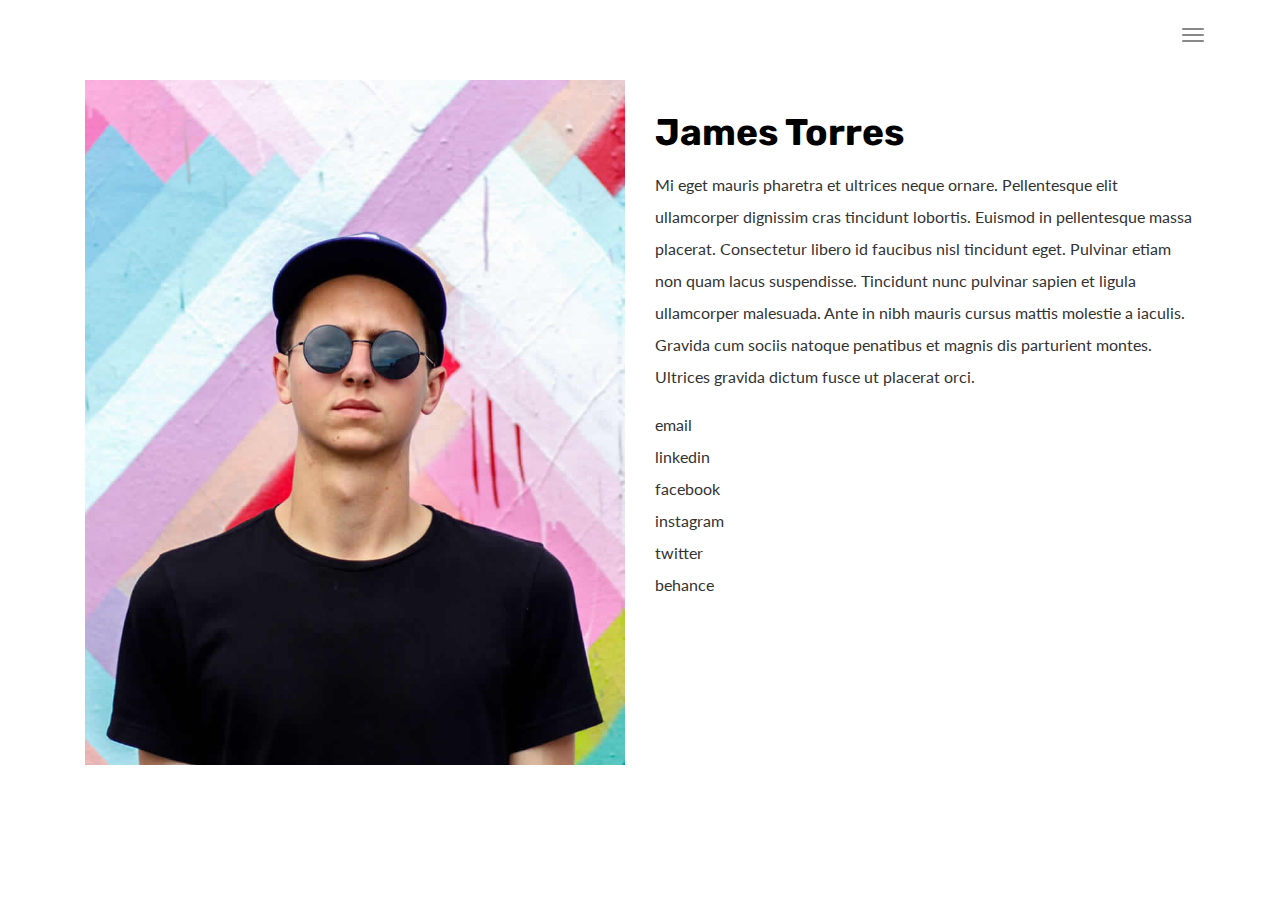
==== about.html @ 3fe59965 "template" ====
<!DOCTYPE html>
<html lang="en">

<head>
  <meta charset="UTF-8">
  <meta content="IE=edge" http-equiv="X-UA-Compatible">
  <meta content="width=device-width,initial-scale=1" name="viewport">
  <meta content="description" name="description">
  <meta name="google" content="notranslate" />
  <meta content="Mashup templates have been developped by Orson.io team" name="author">

  <!-- Disable tap highlight on IE -->
  <meta name="msapplication-tap-highlight" content="no">
  
  <link rel="apple-touch-icon" sizes="180x180" href="./assets/apple-icon-180x180.png">
  <link href="./assets/favicon.ico" rel="icon">
  
  <title>Title page</title>  

<link href="./main.3da94fde.css" rel="stylesheet"></head>

<body>

<!-- Add your content of header -->

<header>
  <nav class="navbar navbar-fixed-top navbar-default">
    <div class="container">
        <button type="button" class="navbar-toggle">
          <span class="sr-only">Toggle navigation</span>
          <span class="icon-bar"></span>
          <span class="icon-bar"></span>
          <span class="icon-bar"></span>
        </button>
        
      <nav class="navbar-fullscreen" id="navbar-middle">
        <button type="button" class="close" aria-label="Close"><span aria-hidden="true">&times;</span></button>
        <ul class="navbar-fullscreen-links">
          <li><a href="./index.html" title="">Home</a></li>
          <li><a href="./project.html" title="">Project</a></li>
          <li><a href="./about.html" title="">About me</a></li>
          <li><a href="./components.html" title="">Components</a></li>
        </ul>

        <div class="footer-container">
           
          <p><small>© Untitled | Website created with <a href="http://www.mashup-template.com/" title="Create website with free html template">Mashup Template</a>/<a href="https://www.unsplash.com/" title="Beautiful Free Images">Unsplash</a></small></p>
          <p class="footer-share-icons">
              <a href="https://www.twitter.com" class="fa-icon" title="">
                  <i class="fa fa-twitter" aria-hidden="true"></i>
              </a>
              <a href="https://www.linkedin.com" class="fa-icon" title="">
                  <i class="fa fa-instagram" aria-hidden="true"></i>
              </a>
              <a href="https://www.behance.com" class="fa-icon" title="">
                  <i class="fa fa-behance" aria-hidden="true"></i>
              </a>
              <a href="https://www.vimeo.com" class="fa-icon" title="">
                  <i class="fa fa-vimeo" aria-hidden="true"></i>
              </a>
          </p>
                       
        </div>


      </nav> 
    
    </div>
  </nav>
</header>
<div class="section-container content-container">
    <div class="container">
        <div class="row">
            <div class="col-xs-12">
                <div class="col-md-6">
                    <img src="./assets/images/img-profil.jpg" class="img-responsive" alt=""> 
                </div>
                <div class="col-md-6">
                    <h1 class="h2">James Torres</h1>
                    <p>Mi eget mauris pharetra et ultrices neque ornare. Pellentesque elit ullamcorper dignissim cras tincidunt
                        lobortis. Euismod in pellentesque massa placerat. Consectetur libero id faucibus nisl tincidunt eget.
                        Pulvinar etiam non quam lacus suspendisse. Tincidunt nunc pulvinar sapien et ligula ullamcorper malesuada.
                        Ante in nibh mauris cursus mattis molestie a iaculis. Gravida cum sociis natoque penatibus et magnis
                        dis parturient montes. Ultrices gravida dictum fusce ut placerat orci.</p>

                    <ul class="list-unstyled">
                        <li>
                            <a href="mailto:myemail@myemail.com" title="" class="link-like-text">email</a>
                        </li>
                        <li>
                            <a href="https://www.linkedin.com/" title="" class="link-like-text">linkedin</a>
                        </li>
                        <li>
                            <a href="https://www.facebook.com/" title="" class="link-like-text">facebook</a>
                        </li>
                        <li>
                            <a href="https://www.instagram.com/" title="" class="link-like-text">instagram</a>
                        </li>
                        <li>
                            <a href="https://twitter.com/" title="" class="link-like-text">twitter</a>
                        </li>
                        <li>
                            <a href="https://www.behance.net" title="" class="link-like-text">behance</a>
                        </li>
                    </ul>
                </div>
            </div>
        </div>
    </div>
</div>




<script>
    document.addEventListener("DOMContentLoaded", function (event) {
      navbarToggleSidebar();
      closeMenuBeforeGoingToPage();
      navActivePage();
    });
</script>
 <script type="text/javascript" src="./main.4c6e144e.js"></script></body>

</html>
---- main.3da94fde.css ----
@import url(https://fonts.googleapis.com/css?family=Lato:300,700|Rubik:400,700);@import url(https://maxcdn.bootstrapcdn.com/font-awesome/4.7.0/css/font-awesome.min.css);/*!
 * Bootstrap v3.3.7 (http://getbootstrap.com)
 * Copyright 2011-2016 Twitter, Inc.
 * Licensed under MIT (https://github.com/twbs/bootstrap/blob/master/LICENSE)
 */
/*! normalize.css v3.0.3 | MIT License | github.com/necolas/normalize.css */html{font-family:sans-serif;-ms-text-size-adjust:100%;-webkit-text-size-adjust:100%}body{margin:0}article,aside,details,figcaption,figure,footer,header,hgroup,main,menu,nav,section,summary{display:block}audio,canvas,progress,video{display:inline-block;vertical-align:baseline}audio:not([controls]){display:none;height:0}[hidden],template{display:none}a{background-color:transparent}a:active,a:hover{outline:0}abbr[title]{border-bottom:1px dotted}b,strong{font-weight:700}dfn{font-style:italic}h1{font-size:2em;margin:.67em 0}mark{background:#ff0;color:#000}small{font-size:80%}sub,sup{font-size:75%;line-height:0;position:relative;vertical-align:baseline}sup{top:-.5em}sub{bottom:-.25em}img{border:0}svg:not(:root){overflow:hidden}figure{margin:1em 40px}hr{box-sizing:content-box;height:0}pre{overflow:auto}code,kbd,pre,samp{font-family:monospace,monospace;font-size:1em}button,input,optgroup,select,textarea{color:inherit;font:inherit;margin:0}button{overflow:visible}button,select{text-transform:none}button,html input[type=button],input[type=reset],input[type=submit]{-webkit-appearance:button;cursor:pointer}button[disabled],html input[disabled]{cursor:default}button::-moz-focus-inner,input::-moz-focus-inner{border:0;padding:0}input{line-height:normal}input[type=checkbox],input[type=radio]{box-sizing:border-box;padding:0}input[type=number]::-webkit-inner-spin-button,input[type=number]::-webkit-outer-spin-button{height:auto}input[type=search]{-webkit-appearance:textfield;box-sizing:content-box}input[type=search]::-webkit-search-cancel-button,input[type=search]::-webkit-search-decoration{-webkit-appearance:none}fieldset{border:1px solid silver;margin:0 2px;padding:.35em .625em .75em}textarea{overflow:auto}optgroup{font-weight:700}table{border-collapse:collapse;border-spacing:0}td,th{padding:0}

/*! Source: https://github.com/h5bp/html5-boilerplate/blob/master/src/css/main.css */@media print{*,:after,:before{background:transparent!important;color:#000!important;box-shadow:none!important;text-shadow:none!important}a,a:visited{text-decoration:underline}a[href]:after{content:" (" attr(href) ")"}abbr[title]:after{content:" (" attr(title) ")"}a[href^="#"]:after,a[href^="javascript:"]:after{content:""}blockquote,pre{border:1px solid #999;page-break-inside:avoid}thead{display:table-header-group}img,tr{page-break-inside:avoid}img{max-width:100%!important}h2,h3,p{orphans:3;widows:3}h2,h3{page-break-after:avoid}.navbar{display:none}.btn>.caret,.dropup>.btn>.caret{border-top-color:#000!important}.label{border:1px solid #000}.table{border-collapse:collapse!important}.table td,.table th{background-color:#fff!important}.table-bordered td,.table-bordered th{border:1px solid #ddd!important}}*,:after,:before{-webkit-box-sizing:border-box;-moz-box-sizing:border-box;box-sizing:border-box}html{font-size:10px;-webkit-tap-highlight-color:transparent}body{font-family:Lato,Helvetica,Arial,sans-serif;font-size:16px;line-height:2;color:#333;background-color:#fff}button,input,select,textarea{font-family:inherit;font-size:inherit;line-height:inherit}a{color:#333;text-decoration:none}a:focus,a:hover{color:#0d0d0d;text-decoration:underline}a:focus{outline:5px auto -webkit-focus-ring-color;outline-offset:-2px}figure{margin:0}img{vertical-align:middle}.img-responsive{display:block;max-width:100%;height:auto}.img-rounded{border-radius:0}.img-thumbnail{padding:4px;line-height:2;background-color:#fff;border:1px solid #ddd;border-radius:0;-webkit-transition:all .2s ease-in-out;-o-transition:all .2s ease-in-out;transition:all .2s ease-in-out;display:inline-block;max-width:100%;height:auto}.img-circle{border-radius:50%}hr{margin-top:32px;margin-bottom:32px;border:0;border-top:1px solid #eee}.sr-only{position:absolute;width:1px;height:1px;margin:-1px;padding:0;overflow:hidden;clip:rect(0,0,0,0);border:0}.sr-only-focusable:active,.sr-only-focusable:focus{position:static;width:auto;height:auto;margin:0;overflow:visible;clip:auto}[role=button]{cursor:pointer}.h1,.h2,.h3,.h4,.h5,.h6,h1,h2,h3,h4,h5,h6{font-family:Rubik,Helvetica,Arial,sans-serif;font-weight:700;line-height:1.1;color:#000}.h1 .small,.h1 small,.h2 .small,.h2 small,.h3 .small,.h3 small,.h4 .small,.h4 small,.h5 .small,.h5 small,.h6 .small,.h6 small,h1 .small,h1 small,h2 .small,h2 small,h3 .small,h3 small,h4 .small,h4 small,h5 .small,h5 small,h6 .small,h6 small{font-weight:400;line-height:1;color:#777}.h1,.h2,.h3,h1,h2,h3{margin-top:32px;margin-bottom:16px}.h1 .small,.h1 small,.h2 .small,.h2 small,.h3 .small,.h3 small,h1 .small,h1 small,h2 .small,h2 small,h3 .small,h3 small{font-size:65%}.h4,.h5,.h6,h4,h5,h6{margin-top:16px;margin-bottom:16px}.h4 .small,.h4 small,.h5 .small,.h5 small,.h6 .small,.h6 small,h4 .small,h4 small,h5 .small,h5 small,h6 .small,h6 small{font-size:75%}.h1,h1{font-size:50px}.h2,h2{font-size:37px}.h3,h3{font-size:29px}.h4,h4{font-size:22px}.h5,h5{font-size:16px}.h6,h6{font-size:14px}p{margin:0 0 16px}.lead{margin-bottom:32px;font-size:18px;font-weight:300;line-height:1.4}@media (min-width:768px){.lead{font-size:24px}}.small,small{font-size:87%}.mark,mark{background-color:#fcf8e3;padding:.2em}.text-left{text-align:left}.text-right{text-align:right}.text-center{text-align:center}.text-justify{text-align:justify}.text-nowrap{white-space:nowrap}.text-lowercase{text-transform:lowercase}.initialism,.text-uppercase{text-transform:uppercase}.text-capitalize{text-transform:capitalize}.text-muted{color:#777}.text-primary{color:#333}a.text-primary:focus,a.text-primary:hover{color:#1a1a1a}.text-success{color:#fff}a.text-success:focus,a.text-success:hover{color:#e6e6e6}.text-info{color:#31708f}a.text-info:focus,a.text-info:hover{color:#245269}.text-warning{color:#8a6d3b}a.text-warning:focus,a.text-warning:hover{color:#66512c}.text-danger{color:#fff}a.text-danger:focus,a.text-danger:hover{color:#e6e6e6}.bg-primary{color:#fff;background-color:#333}a.bg-primary:focus,a.bg-primary:hover{background-color:#1a1a1a}.bg-success{background-color:#684ad7}a.bg-success:focus,a.bg-success:hover{background-color:#4b2bc3}.bg-info{background-color:#d9edf7}a.bg-info:focus,a.bg-info:hover{background-color:#afd9ee}.bg-warning{background-color:#fcf8e3}a.bg-warning:focus,a.bg-warning:hover{background-color:#f7ecb5}.bg-danger{background-color:#d9534f}a.bg-danger:focus,a.bg-danger:hover{background-color:#c9302c}.page-header{padding-bottom:15px;margin:64px 0 32px;border-bottom:1px solid #eee}ol,ul{margin-top:0;margin-bottom:16px}ol ol,ol ul,ul ol,ul ul{margin-bottom:0}.list-inline,.list-unstyled{padding-left:0;list-style:none}.list-inline{margin-left:-5px}.list-inline>li{display:inline-block;padding-left:5px;padding-right:5px}dl{margin-top:0;margin-bottom:32px}dd,dt{line-height:2}dt{font-weight:700}dd{margin-left:0}.dl-horizontal dd:after,.dl-horizontal dd:before{content:" ";display:table}.dl-horizontal dd:after{clear:both}@media (min-width:768px){.dl-horizontal dt{float:left;width:160px;clear:left;text-align:right;overflow:hidden;text-overflow:ellipsis;white-space:nowrap}.dl-horizontal dd{margin-left:180px}}abbr[data-original-title],abbr[title]{cursor:help;border-bottom:1px dotted #777}.initialism{font-size:90%}blockquote{padding:16px 32px;margin:0 0 32px;font-size:20px;border-left:5px solid #eee}blockquote ol:last-child,blockquote p:last-child,blockquote ul:last-child{margin-bottom:0}blockquote .small,blockquote footer,blockquote small{display:block;font-size:80%;line-height:2;color:#777}blockquote .small:before,blockquote footer:before,blockquote small:before{content:"\2014   \A0"}.blockquote-reverse,blockquote.pull-right{padding-right:15px;padding-left:0;border-right:5px solid #eee;border-left:0;text-align:right}.blockquote-reverse .small:before,.blockquote-reverse footer:before,.blockquote-reverse small:before,blockquote.pull-right .small:before,blockquote.pull-right footer:before,blockquote.pull-right small:before{content:""}.blockquote-reverse .small:after,.blockquote-reverse footer:after,.blockquote-reverse small:after,blockquote.pull-right .small:after,blockquote.pull-right footer:after,blockquote.pull-right small:after{content:"\A0   \2014"}address{margin-bottom:32px;font-style:normal;line-height:2}code,kbd,pre,samp{font-family:Menlo,Monaco,Consolas,Courier New,monospace}code{color:#c7254e;background-color:#f9f2f4}code,kbd{padding:2px 4px;font-size:90%;border-radius:0}kbd{color:#fff;background-color:#333;box-shadow:inset 0 -1px 0 rgba(0,0,0,.25)}kbd kbd{padding:0;font-size:100%;font-weight:700;box-shadow:none}pre{display:block;padding:15.5px;margin:0 0 16px;font-size:15px;line-height:2;word-break:break-all;word-wrap:break-word;color:#333;background-color:#f5f5f5;border:1px solid #ccc;border-radius:0}pre code{padding:0;font-size:inherit;color:inherit;white-space:pre-wrap;background-color:transparent;border-radius:0}.pre-scrollable{max-height:340px;overflow-y:scroll}.container{margin-right:auto;margin-left:auto;padding-left:15px;padding-right:15px}.container:after,.container:before{content:" ";display:table}.container:after{clear:both}@media (min-width:768px){.container{width:750px}}@media (min-width:992px){.container{width:970px}}@media (min-width:1200px){.container{width:1170px}}.container-fluid{margin-right:auto;margin-left:auto;padding-left:15px;padding-right:15px}.container-fluid:after,.container-fluid:before{content:" ";display:table}.container-fluid:after{clear:both}.row{margin-left:-15px;margin-right:-15px}.row:after,.row:before{content:" ";display:table}.row:after{clear:both}.col-lg-1,.col-lg-2,.col-lg-3,.col-lg-4,.col-lg-5,.col-lg-6,.col-lg-7,.col-lg-8,.col-lg-9,.col-lg-10,.col-lg-11,.col-lg-12,.col-md-1,.col-md-2,.col-md-3,.col-md-4,.col-md-5,.col-md-6,.col-md-7,.col-md-8,.col-md-9,.col-md-10,.col-md-11,.col-md-12,.col-sm-1,.col-sm-2,.col-sm-3,.col-sm-4,.col-sm-5,.col-sm-6,.col-sm-7,.col-sm-8,.col-sm-9,.col-sm-10,.col-sm-11,.col-sm-12,.col-xs-1,.col-xs-2,.col-xs-3,.col-xs-4,.col-xs-5,.col-xs-6,.col-xs-7,.col-xs-8,.col-xs-9,.col-xs-10,.col-xs-11,.col-xs-12{position:relative;min-height:1px;padding-left:15px;padding-right:15px}.col-xs-1,.col-xs-2,.col-xs-3,.col-xs-4,.col-xs-5,.col-xs-6,.col-xs-7,.col-xs-8,.col-xs-9,.col-xs-10,.col-xs-11,.col-xs-12{float:left}.col-xs-1{width:8.33333%}.col-xs-2{width:16.66667%}.col-xs-3{width:25%}.col-xs-4{width:33.33333%}.col-xs-5{width:41.66667%}.col-xs-6{width:50%}.col-xs-7{width:58.33333%}.col-xs-8{width:66.66667%}.col-xs-9{width:75%}.col-xs-10{width:83.33333%}.col-xs-11{width:91.66667%}.col-xs-12{width:100%}.col-xs-pull-0{right:auto}.col-xs-pull-1{right:8.33333%}.col-xs-pull-2{right:16.66667%}.col-xs-pull-3{right:25%}.col-xs-pull-4{right:33.33333%}.col-xs-pull-5{right:41.66667%}.col-xs-pull-6{right:50%}.col-xs-pull-7{right:58.33333%}.col-xs-pull-8{right:66.66667%}.col-xs-pull-9{right:75%}.col-xs-pull-10{right:83.33333%}.col-xs-pull-11{right:91.66667%}.col-xs-pull-12{right:100%}.col-xs-push-0{left:auto}.col-xs-push-1{left:8.33333%}.col-xs-push-2{left:16.66667%}.col-xs-push-3{left:25%}.col-xs-push-4{left:33.33333%}.col-xs-push-5{left:41.66667%}.col-xs-push-6{left:50%}.col-xs-push-7{left:58.33333%}.col-xs-push-8{left:66.66667%}.col-xs-push-9{left:75%}.col-xs-push-10{left:83.33333%}.col-xs-push-11{left:91.66667%}.col-xs-push-12{left:100%}.col-xs-offset-0{margin-left:0}.col-xs-offset-1{margin-left:8.33333%}.col-xs-offset-2{margin-left:16.66667%}.col-xs-offset-3{margin-left:25%}.col-xs-offset-4{margin-left:33.33333%}.col-xs-offset-5{margin-left:41.66667%}.col-xs-offset-6{margin-left:50%}.col-xs-offset-7{margin-left:58.33333%}.col-xs-offset-8{margin-left:66.66667%}.col-xs-offset-9{margin-left:75%}.col-xs-offset-10{margin-left:83.33333%}.col-xs-offset-11{margin-left:91.66667%}.col-xs-offset-12{margin-left:100%}@media (min-width:768px){.col-sm-1,.col-sm-2,.col-sm-3,.col-sm-4,.col-sm-5,.col-sm-6,.col-sm-7,.col-sm-8,.col-sm-9,.col-sm-10,.col-sm-11,.col-sm-12{float:left}.col-sm-1{width:8.33333%}.col-sm-2{width:16.66667%}.col-sm-3{width:25%}.col-sm-4{width:33.33333%}.col-sm-5{width:41.66667%}.col-sm-6{width:50%}.col-sm-7{width:58.33333%}.col-sm-8{width:66.66667%}.col-sm-9{width:75%}.col-sm-10{width:83.33333%}.col-sm-11{width:91.66667%}.col-sm-12{width:100%}.col-sm-pull-0{right:auto}.col-sm-pull-1{right:8.33333%}.col-sm-pull-2{right:16.66667%}.col-sm-pull-3{right:25%}.col-sm-pull-4{right:33.33333%}.col-sm-pull-5{right:41.66667%}.col-sm-pull-6{right:50%}.col-sm-pull-7{right:58.33333%}.col-sm-pull-8{right:66.66667%}.col-sm-pull-9{right:75%}.col-sm-pull-10{right:83.33333%}.col-sm-pull-11{right:91.66667%}.col-sm-pull-12{right:100%}.col-sm-push-0{left:auto}.col-sm-push-1{left:8.33333%}.col-sm-push-2{left:16.66667%}.col-sm-push-3{left:25%}.col-sm-push-4{left:33.33333%}.col-sm-push-5{left:41.66667%}.col-sm-push-6{left:50%}.col-sm-push-7{left:58.33333%}.col-sm-push-8{left:66.66667%}.col-sm-push-9{left:75%}.col-sm-push-10{left:83.33333%}.col-sm-push-11{left:91.66667%}.col-sm-push-12{left:100%}.col-sm-offset-0{margin-left:0}.col-sm-offset-1{margin-left:8.33333%}.col-sm-offset-2{margin-left:16.66667%}.col-sm-offset-3{margin-left:25%}.col-sm-offset-4{margin-left:33.33333%}.col-sm-offset-5{margin-left:41.66667%}.col-sm-offset-6{margin-left:50%}.col-sm-offset-7{margin-left:58.33333%}.col-sm-offset-8{margin-left:66.66667%}.col-sm-offset-9{margin-left:75%}.col-sm-offset-10{margin-left:83.33333%}.col-sm-offset-11{margin-left:91.66667%}.col-sm-offset-12{margin-left:100%}}@media (min-width:992px){.col-md-1,.col-md-2,.col-md-3,.col-md-4,.col-md-5,.col-md-6,.col-md-7,.col-md-8,.col-md-9,.col-md-10,.col-md-11,.col-md-12{float:left}.col-md-1{width:8.33333%}.col-md-2{width:16.66667%}.col-md-3{width:25%}.col-md-4{width:33.33333%}.col-md-5{width:41.66667%}.col-md-6{width:50%}.col-md-7{width:58.33333%}.col-md-8{width:66.66667%}.col-md-9{width:75%}.col-md-10{width:83.33333%}.col-md-11{width:91.66667%}.col-md-12{width:100%}.col-md-pull-0{right:auto}.col-md-pull-1{right:8.33333%}.col-md-pull-2{right:16.66667%}.col-md-pull-3{right:25%}.col-md-pull-4{right:33.33333%}.col-md-pull-5{right:41.66667%}.col-md-pull-6{right:50%}.col-md-pull-7{right:58.33333%}.col-md-pull-8{right:66.66667%}.col-md-pull-9{right:75%}.col-md-pull-10{right:83.33333%}.col-md-pull-11{right:91.66667%}.col-md-pull-12{right:100%}.col-md-push-0{left:auto}.col-md-push-1{left:8.33333%}.col-md-push-2{left:16.66667%}.col-md-push-3{left:25%}.col-md-push-4{left:33.33333%}.col-md-push-5{left:41.66667%}.col-md-push-6{left:50%}.col-md-push-7{left:58.33333%}.col-md-push-8{left:66.66667%}.col-md-push-9{left:75%}.col-md-push-10{left:83.33333%}.col-md-push-11{left:91.66667%}.col-md-push-12{left:100%}.col-md-offset-0{margin-left:0}.col-md-offset-1{margin-left:8.33333%}.col-md-offset-2{margin-left:16.66667%}.col-md-offset-3{margin-left:25%}.col-md-offset-4{margin-left:33.33333%}.col-md-offset-5{margin-left:41.66667%}.col-md-offset-6{margin-left:50%}.col-md-offset-7{margin-left:58.33333%}.col-md-offset-8{margin-left:66.66667%}.col-md-offset-9{margin-left:75%}.col-md-offset-10{margin-left:83.33333%}.col-md-offset-11{margin-left:91.66667%}.col-md-offset-12{margin-left:100%}}@media (min-width:1200px){.col-lg-1,.col-lg-2,.col-lg-3,.col-lg-4,.col-lg-5,.col-lg-6,.col-lg-7,.col-lg-8,.col-lg-9,.col-lg-10,.col-lg-11,.col-lg-12{float:left}.col-lg-1{width:8.33333%}.col-lg-2{width:16.66667%}.col-lg-3{width:25%}.col-lg-4{width:33.33333%}.col-lg-5{width:41.66667%}.col-lg-6{width:50%}.col-lg-7{width:58.33333%}.col-lg-8{width:66.66667%}.col-lg-9{width:75%}.col-lg-10{width:83.33333%}.col-lg-11{width:91.66667%}.col-lg-12{width:100%}.col-lg-pull-0{right:auto}.col-lg-pull-1{right:8.33333%}.col-lg-pull-2{right:16.66667%}.col-lg-pull-3{right:25%}.col-lg-pull-4{right:33.33333%}.col-lg-pull-5{right:41.66667%}.col-lg-pull-6{right:50%}.col-lg-pull-7{right:58.33333%}.col-lg-pull-8{right:66.66667%}.col-lg-pull-9{right:75%}.col-lg-pull-10{right:83.33333%}.col-lg-pull-11{right:91.66667%}.col-lg-pull-12{right:100%}.col-lg-push-0{left:auto}.col-lg-push-1{left:8.33333%}.col-lg-push-2{left:16.66667%}.col-lg-push-3{left:25%}.col-lg-push-4{left:33.33333%}.col-lg-push-5{left:41.66667%}.col-lg-push-6{left:50%}.col-lg-push-7{left:58.33333%}.col-lg-push-8{left:66.66667%}.col-lg-push-9{left:75%}.col-lg-push-10{left:83.33333%}.col-lg-push-11{left:91.66667%}.col-lg-push-12{left:100%}.col-lg-offset-0{margin-left:0}.col-lg-offset-1{margin-left:8.33333%}.col-lg-offset-2{margin-left:16.66667%}.col-lg-offset-3{margin-left:25%}.col-lg-offset-4{margin-left:33.33333%}.col-lg-offset-5{margin-left:41.66667%}.col-lg-offset-6{margin-left:50%}.col-lg-offset-7{margin-left:58.33333%}.col-lg-offset-8{margin-left:66.66667%}.col-lg-offset-9{margin-left:75%}.col-lg-offset-10{margin-left:83.33333%}.col-lg-offset-11{margin-left:91.66667%}.col-lg-offset-12{margin-left:100%}}table{background-color:transparent}caption{padding-top:8px;padding-bottom:8px;color:#777}caption,th{text-align:left}.table{width:100%;max-width:100%;margin-bottom:32px}.table>tbody>tr>td,.table>tbody>tr>th,.table>tfoot>tr>td,.table>tfoot>tr>th,.table>thead>tr>td,.table>thead>tr>th{padding:8px;line-height:2;vertical-align:top;border-top:1px solid #ddd}.table>thead>tr>th{vertical-align:bottom;border-bottom:2px solid #ddd}.table>caption+thead>tr:first-child>td,.table>caption+thead>tr:first-child>th,.table>colgroup+thead>tr:first-child>td,.table>colgroup+thead>tr:first-child>th,.table>thead:first-child>tr:first-child>td,.table>thead:first-child>tr:first-child>th{border-top:0}.table>tbody+tbody{border-top:2px solid #ddd}.table .table{background-color:#fff}.table-condensed>tbody>tr>td,.table-condensed>tbody>tr>th,.table-condensed>tfoot>tr>td,.table-condensed>tfoot>tr>th,.table-condensed>thead>tr>td,.table-condensed>thead>tr>th{padding:5px}.table-bordered,.table-bordered>tbody>tr>td,.table-bordered>tbody>tr>th,.table-bordered>tfoot>tr>td,.table-bordered>tfoot>tr>th,.table-bordered>thead>tr>td,.table-bordered>thead>tr>th{border:1px solid #ddd}.table-bordered>thead>tr>td,.table-bordered>thead>tr>th{border-bottom-width:2px}.table-striped>tbody>tr:nth-of-type(odd){background-color:#f9f9f9}.table-hover>tbody>tr:hover{background-color:#f5f5f5}table col[class*=col-]{position:static;float:none;display:table-column}table td[class*=col-],table th[class*=col-]{position:static;float:none;display:table-cell}.table>tbody>tr.active>td,.table>tbody>tr.active>th,.table>tbody>tr>td.active,.table>tbody>tr>th.active,.table>tfoot>tr.active>td,.table>tfoot>tr.active>th,.table>tfoot>tr>td.active,.table>tfoot>tr>th.active,.table>thead>tr.active>td,.table>thead>tr.active>th,.table>thead>tr>td.active,.table>thead>tr>th.active{background-color:#f5f5f5}.table-hover>tbody>tr.active:hover>td,.table-hover>tbody>tr.active:hover>th,.table-hover>tbody>tr:hover>.active,.table-hover>tbody>tr>td.active:hover,.table-hover>tbody>tr>th.active:hover{background-color:#e8e8e8}.table>tbody>tr.success>td,.table>tbody>tr.success>th,.table>tbody>tr>td.success,.table>tbody>tr>th.success,.table>tfoot>tr.success>td,.table>tfoot>tr.success>th,.table>tfoot>tr>td.success,.table>tfoot>tr>th.success,.table>thead>tr.success>td,.table>thead>tr.success>th,.table>thead>tr>td.success,.table>thead>tr>th.success{background-color:#684ad7}.table-hover>tbody>tr.success:hover>td,.table-hover>tbody>tr.success:hover>th,.table-hover>tbody>tr:hover>.success,.table-hover>tbody>tr>td.success:hover,.table-hover>tbody>tr>th.success:hover{background-color:#5735d2}.table>tbody>tr.info>td,.table>tbody>tr.info>th,.table>tbody>tr>td.info,.table>tbody>tr>th.info,.table>tfoot>tr.info>td,.table>tfoot>tr.info>th,.table>tfoot>tr>td.info,.table>tfoot>tr>th.info,.table>thead>tr.info>td,.table>thead>tr.info>th,.table>thead>tr>td.info,.table>thead>tr>th.info{background-color:#d9edf7}.table-hover>tbody>tr.info:hover>td,.table-hover>tbody>tr.info:hover>th,.table-hover>tbody>tr:hover>.info,.table-hover>tbody>tr>td.info:hover,.table-hover>tbody>tr>th.info:hover{background-color:#c4e3f3}.table>tbody>tr.warning>td,.table>tbody>tr.warning>th,.table>tbody>tr>td.warning,.table>tbody>tr>th.warning,.table>tfoot>tr.warning>td,.table>tfoot>tr.warning>th,.table>tfoot>tr>td.warning,.table>tfoot>tr>th.warning,.table>thead>tr.warning>td,.table>thead>tr.warning>th,.table>thead>tr>td.warning,.table>thead>tr>th.warning{background-color:#fcf8e3}.table-hover>tbody>tr.warning:hover>td,.table-hover>tbody>tr.warning:hover>th,.table-hover>tbody>tr:hover>.warning,.table-hover>tbody>tr>td.warning:hover,.table-hover>tbody>tr>th.warning:hover{background-color:#faf2cc}.table>tbody>tr.danger>td,.table>tbody>tr.danger>th,.table>tbody>tr>td.danger,.table>tbody>tr>th.danger,.table>tfoot>tr.danger>td,.table>tfoot>tr.danger>th,.table>tfoot>tr>td.danger,.table>tfoot>tr>th.danger,.table>thead>tr.danger>td,.table>thead>tr.danger>th,.table>thead>tr>td.danger,.table>thead>tr>th.danger{background-color:#d9534f}.table-hover>tbody>tr.danger:hover>td,.table-hover>tbody>tr.danger:hover>th,.table-hover>tbody>tr:hover>.danger,.table-hover>tbody>tr>td.danger:hover,.table-hover>tbody>tr>th.danger:hover{background-color:#d43f3a}.table-responsive{overflow-x:auto;min-height:.01%}@media screen and (max-width:767px){.table-responsive{width:100%;margin-bottom:24px;overflow-y:hidden;-ms-overflow-style:-ms-autohiding-scrollbar;border:1px solid #ddd}.table-responsive>.table{margin-bottom:0}.table-responsive>.table>tbody>tr>td,.table-responsive>.table>tbody>tr>th,.table-responsive>.table>tfoot>tr>td,.table-responsive>.table>tfoot>tr>th,.table-responsive>.table>thead>tr>td,.table-responsive>.table>thead>tr>th{white-space:nowrap}.table-responsive>.table-bordered{border:0}.table-responsive>.table-bordered>tbody>tr>td:first-child,.table-responsive>.table-bordered>tbody>tr>th:first-child,.table-responsive>.table-bordered>tfoot>tr>td:first-child,.table-responsive>.table-bordered>tfoot>tr>th:first-child,.table-responsive>.table-bordered>thead>tr>td:first-child,.table-responsive>.table-bordered>thead>tr>th:first-child{border-left:0}.table-responsive>.table-bordered>tbody>tr>td:last-child,.table-responsive>.table-bordered>tbody>tr>th:last-child,.table-responsive>.table-bordered>tfoot>tr>td:last-child,.table-responsive>.table-bordered>tfoot>tr>th:last-child,.table-responsive>.table-bordered>thead>tr>td:last-child,.table-responsive>.table-bordered>thead>tr>th:last-child{border-right:0}.table-responsive>.table-bordered>tbody>tr:last-child>td,.table-responsive>.table-bordered>tbody>tr:last-child>th,.table-responsive>.table-bordered>tfoot>tr:last-child>td,.table-responsive>.table-bordered>tfoot>tr:last-child>th{border-bottom:0}}fieldset{margin:0;min-width:0}fieldset,legend{padding:0;border:0}legend{display:block;width:100%;margin-bottom:32px;font-size:24px;line-height:inherit;color:#333;border-bottom:1px solid #e5e5e5}label{display:inline-block;max-width:100%;margin-bottom:5px;font-weight:700}input[type=search]{-webkit-box-sizing:border-box;-moz-box-sizing:border-box;box-sizing:border-box}input[type=checkbox],input[type=radio]{margin:4px 0 0;margin-top:1px\9;line-height:normal}input[type=file]{display:block}input[type=range]{display:block;width:100%}select[multiple],select[size]{height:auto}input[type=checkbox]:focus,input[type=file]:focus,input[type=radio]:focus{outline:5px auto -webkit-focus-ring-color;outline-offset:-2px}output{padding-top:7px}.form-control,output{display:block;font-size:16px;line-height:2;color:#555}.form-control{width:100%;height:46px;padding:6px 12px;background-color:#fff;background-image:none;border:1px solid #000;border-radius:0;-webkit-box-shadow:inset 0 1px 1px rgba(0,0,0,.075);box-shadow:inset 0 1px 1px rgba(0,0,0,.075);-webkit-transition:border-color .15s ease-in-out,box-shadow .15s ease-in-out;-o-transition:border-color ease-in-out .15s,box-shadow ease-in-out .15s;transition:border-color .15s ease-in-out,box-shadow .15s ease-in-out}.form-control:focus{border-color:#66afe9;outline:0;-webkit-box-shadow:inset 0 1px 1px rgba(0,0,0,.075),0 0 8px rgba(102,175,233,.6);box-shadow:inset 0 1px 1px rgba(0,0,0,.075),0 0 8px rgba(102,175,233,.6)}.form-control::-moz-placeholder{color:#999;opacity:1}.form-control:-ms-input-placeholder{color:#999}.form-control::-webkit-input-placeholder{color:#999}.form-control::-ms-expand{border:0;background-color:transparent}.form-control[disabled],.form-control[readonly],fieldset[disabled] .form-control{background-color:#eee;opacity:1}.form-control[disabled],fieldset[disabled] .form-control{cursor:not-allowed}textarea.form-control{height:auto}input[type=search]{-webkit-appearance:none}@media screen and (-webkit-min-device-pixel-ratio:0){input[type=date].form-control,input[type=datetime-local].form-control,input[type=month].form-control,input[type=time].form-control{line-height:46px}.input-group-sm>.input-group-btn>input[type=date].btn,.input-group-sm>.input-group-btn>input[type=datetime-local].btn,.input-group-sm>.input-group-btn>input[type=month].btn,.input-group-sm>.input-group-btn>input[type=time].btn,.input-group-sm>input[type=date].form-control,.input-group-sm>input[type=date].input-group-addon,.input-group-sm>input[type=datetime-local].form-control,.input-group-sm>input[type=datetime-local].input-group-addon,.input-group-sm>input[type=month].form-control,.input-group-sm>input[type=month].input-group-addon,.input-group-sm>input[type=time].form-control,.input-group-sm>input[type=time].input-group-addon,.input-group-sm input[type=date],.input-group-sm input[type=datetime-local],.input-group-sm input[type=month],.input-group-sm input[type=time],input[type=date].input-sm,input[type=datetime-local].input-sm,input[type=month].input-sm,input[type=time].input-sm{line-height:33px}.input-group-lg>.input-group-btn>input[type=date].btn,.input-group-lg>.input-group-btn>input[type=datetime-local].btn,.input-group-lg>.input-group-btn>input[type=month].btn,.input-group-lg>.input-group-btn>input[type=time].btn,.input-group-lg>input[type=date].form-control,.input-group-lg>input[type=date].input-group-addon,.input-group-lg>input[type=datetime-local].form-control,.input-group-lg>input[type=datetime-local].input-group-addon,.input-group-lg>input[type=month].form-control,.input-group-lg>input[type=month].input-group-addon,.input-group-lg>input[type=time].form-control,.input-group-lg>input[type=time].input-group-addon,.input-group-lg input[type=date],.input-group-lg input[type=datetime-local],.input-group-lg input[type=month],.input-group-lg input[type=time],input[type=date].input-lg,input[type=datetime-local].input-lg,input[type=month].input-lg,input[type=time].input-lg{line-height:49px}}.form-group{margin-bottom:15px}.checkbox,.radio{position:relative;display:block;margin-top:10px;margin-bottom:10px}.checkbox label,.radio label{min-height:32px;padding-left:20px;margin-bottom:0;font-weight:400;cursor:pointer}.checkbox-inline input[type=checkbox],.checkbox input[type=checkbox],.radio-inline input[type=radio],.radio input[type=radio]{position:absolute;margin-left:-20px;margin-top:4px\9}.checkbox+.checkbox,.radio+.radio{margin-top:-5px}.checkbox-inline,.radio-inline{position:relative;display:inline-block;padding-left:20px;margin-bottom:0;vertical-align:middle;font-weight:400;cursor:pointer}.checkbox-inline+.checkbox-inline,.radio-inline+.radio-inline{margin-top:0;margin-left:10px}.checkbox-inline.disabled,.checkbox.disabled label,.radio-inline.disabled,.radio.disabled label,fieldset[disabled] .checkbox-inline,fieldset[disabled] .checkbox label,fieldset[disabled] .radio-inline,fieldset[disabled] .radio label,fieldset[disabled] input[type=checkbox],fieldset[disabled] input[type=radio],input[type=checkbox].disabled,input[type=checkbox][disabled],input[type=radio].disabled,input[type=radio][disabled]{cursor:not-allowed}.form-control-static{padding-top:7px;padding-bottom:7px;margin-bottom:0;min-height:48px}.form-control-static.input-lg,.form-control-static.input-sm,.input-group-lg>.form-control-static.form-control,.input-group-lg>.form-control-static.input-group-addon,.input-group-lg>.input-group-btn>.form-control-static.btn,.input-group-sm>.form-control-static.form-control,.input-group-sm>.form-control-static.input-group-addon,.input-group-sm>.input-group-btn>.form-control-static.btn{padding-left:0;padding-right:0}.input-group-sm>.form-control,.input-group-sm>.input-group-addon,.input-group-sm>.input-group-btn>.btn,.input-sm{height:33px;padding:5px 10px;font-size:14px;line-height:1.5;border-radius:0}.input-group-sm>.input-group-btn>select.btn,.input-group-sm>select.form-control,.input-group-sm>select.input-group-addon,select.input-sm{height:33px;line-height:33px}.input-group-sm>.input-group-btn>select[multiple].btn,.input-group-sm>.input-group-btn>textarea.btn,.input-group-sm>select[multiple].form-control,.input-group-sm>select[multiple].input-group-addon,.input-group-sm>textarea.form-control,.input-group-sm>textarea.input-group-addon,select[multiple].input-sm,textarea.input-sm{height:auto}.form-group-sm .form-control{height:33px;padding:5px 10px;font-size:14px;line-height:1.5;border-radius:0}.form-group-sm select.form-control{height:33px;line-height:33px}.form-group-sm select[multiple].form-control,.form-group-sm textarea.form-control{height:auto}.form-group-sm .form-control-static{height:33px;min-height:46px;padding:6px 10px;font-size:14px;line-height:1.5}.input-group-lg>.form-control,.input-group-lg>.input-group-addon,.input-group-lg>.input-group-btn>.btn,.input-lg{height:49px;padding:10px 16px;font-size:20px;line-height:1.33333;border-radius:0}.input-group-lg>.input-group-btn>select.btn,.input-group-lg>select.form-control,.input-group-lg>select.input-group-addon,select.input-lg{height:49px;line-height:49px}.input-group-lg>.input-group-btn>select[multiple].btn,.input-group-lg>.input-group-btn>textarea.btn,.input-group-lg>select[multiple].form-control,.input-group-lg>select[multiple].input-group-addon,.input-group-lg>textarea.form-control,.input-group-lg>textarea.input-group-addon,select[multiple].input-lg,textarea.input-lg{height:auto}.form-group-lg .form-control{height:49px;padding:10px 16px;font-size:20px;line-height:1.33333;border-radius:0}.form-group-lg select.form-control{height:49px;line-height:49px}.form-group-lg select[multiple].form-control,.form-group-lg textarea.form-control{height:auto}.form-group-lg .form-control-static{height:49px;min-height:52px;padding:11px 16px;font-size:20px;line-height:1.33333}.has-feedback{position:relative}.has-feedback .form-control{padding-right:57.5px}.form-control-feedback{position:absolute;top:0;right:0;z-index:2;display:block;width:46px;height:46px;line-height:46px;text-align:center;pointer-events:none}.form-group-lg .form-control+.form-control-feedback,.input-group-lg+.form-control-feedback,.input-group-lg>.form-control+.form-control-feedback,.input-group-lg>.input-group-addon+.form-control-feedback,.input-group-lg>.input-group-btn>.btn+.form-control-feedback,.input-lg+.form-control-feedback{width:49px;height:49px;line-height:49px}.form-group-sm .form-control+.form-control-feedback,.input-group-sm+.form-control-feedback,.input-group-sm>.form-control+.form-control-feedback,.input-group-sm>.input-group-addon+.form-control-feedback,.input-group-sm>.input-group-btn>.btn+.form-control-feedback,.input-sm+.form-control-feedback{width:33px;height:33px;line-height:33px}.has-success .checkbox,.has-success .checkbox-inline,.has-success.checkbox-inline label,.has-success.checkbox label,.has-success .control-label,.has-success .help-block,.has-success .radio,.has-success .radio-inline,.has-success.radio-inline label,.has-success.radio label{color:#fff}.has-success .form-control{border-color:#fff;-webkit-box-shadow:inset 0 1px 1px rgba(0,0,0,.075);box-shadow:inset 0 1px 1px rgba(0,0,0,.075)}.has-success .form-control:focus{border-color:#e6e6e6;-webkit-box-shadow:inset 0 1px 1px rgba(0,0,0,.075),0 0 6px #fff;box-shadow:inset 0 1px 1px rgba(0,0,0,.075),0 0 6px #fff}.has-success .input-group-addon{color:#fff;border-color:#fff;background-color:#684ad7}.has-success .form-control-feedback{color:#fff}.has-warning .checkbox,.has-warning .checkbox-inline,.has-warning.checkbox-inline label,.has-warning.checkbox label,.has-warning .control-label,.has-warning .help-block,.has-warning .radio,.has-warning .radio-inline,.has-warning.radio-inline label,.has-warning.radio label{color:#8a6d3b}.has-warning .form-control{border-color:#8a6d3b;-webkit-box-shadow:inset 0 1px 1px rgba(0,0,0,.075);box-shadow:inset 0 1px 1px rgba(0,0,0,.075)}.has-warning .form-control:focus{border-color:#66512c;-webkit-box-shadow:inset 0 1px 1px rgba(0,0,0,.075),0 0 6px #c0a16b;box-shadow:inset 0 1px 1px rgba(0,0,0,.075),0 0 6px #c0a16b}.has-warning .input-group-addon{color:#8a6d3b;border-color:#8a6d3b;background-color:#fcf8e3}.has-warning .form-control-feedback{color:#8a6d3b}.has-error .checkbox,.has-error .checkbox-inline,.has-error.checkbox-inline label,.has-error.checkbox label,.has-error .control-label,.has-error .help-block,.has-error .radio,.has-error .radio-inline,.has-error.radio-inline label,.has-error.radio label{color:#fff}.has-error .form-control{border-color:#fff;-webkit-box-shadow:inset 0 1px 1px rgba(0,0,0,.075);box-shadow:inset 0 1px 1px rgba(0,0,0,.075)}.has-error .form-control:focus{border-color:#e6e6e6;-webkit-box-shadow:inset 0 1px 1px rgba(0,0,0,.075),0 0 6px #fff;box-shadow:inset 0 1px 1px rgba(0,0,0,.075),0 0 6px #fff}.has-error .input-group-addon{color:#fff;border-color:#fff;background-color:#d9534f}.has-error .form-control-feedback{color:#fff}.has-feedback label~.form-control-feedback{top:37px}.has-feedback label.sr-only~.form-control-feedback{top:0}.help-block{display:block;margin-top:5px;margin-bottom:10px;color:#737373}@media (min-width:768px){.form-inline .form-group{display:inline-block;margin-bottom:0;vertical-align:middle}.form-inline .form-control{display:inline-block;width:auto;vertical-align:middle}.form-inline .form-control-static{display:inline-block}.form-inline .input-group{display:inline-table;vertical-align:middle}.form-inline .input-group .form-control,.form-inline .input-group .input-group-addon,.form-inline .input-group .input-group-btn{width:auto}.form-inline .input-group>.form-control{width:100%}.form-inline .control-label{margin-bottom:0;vertical-align:middle}.form-inline .checkbox,.form-inline .radio{display:inline-block;margin-top:0;margin-bottom:0;vertical-align:middle}.form-inline .checkbox label,.form-inline .radio label{padding-left:0}.form-inline .checkbox input[type=checkbox],.form-inline .radio input[type=radio]{position:relative;margin-left:0}.form-inline .has-feedback .form-control-feedback{top:0}}.form-horizontal .checkbox,.form-horizontal .checkbox-inline,.form-horizontal .radio,.form-horizontal .radio-inline{margin-top:0;margin-bottom:0;padding-top:7px}.form-horizontal .checkbox,.form-horizontal .radio{min-height:39px}.form-horizontal .form-group{margin-left:-15px;margin-right:-15px}.form-horizontal .form-group:after,.form-horizontal .form-group:before{content:" ";display:table}.form-horizontal .form-group:after{clear:both}@media (min-width:768px){.form-horizontal .control-label{text-align:right;margin-bottom:0;padding-top:7px}}.form-horizontal .has-feedback .form-control-feedback{right:15px}@media (min-width:768px){.form-horizontal .form-group-lg .control-label{padding-top:11px;font-size:20px}}@media (min-width:768px){.form-horizontal .form-group-sm .control-label{padding-top:6px;font-size:14px}}.btn{display:inline-block;margin-bottom:0;font-weight:400;text-align:center;vertical-align:middle;touch-action:manipulation;cursor:pointer;background-image:none;border:1px solid transparent;white-space:nowrap;padding:6px 12px;font-size:16px;line-height:2;border-radius:0;-webkit-user-select:none;-moz-user-select:none;-ms-user-select:none;user-select:none}.btn.active.focus,.btn.active:focus,.btn.focus,.btn:active.focus,.btn:active:focus,.btn:focus{outline:5px auto -webkit-focus-ring-color;outline-offset:-2px}.btn.focus,.btn:focus,.btn:hover{color:#555;text-decoration:none}.btn.active,.btn:active{outline:0;background-image:none;-webkit-box-shadow:inset 0 3px 5px rgba(0,0,0,.125);box-shadow:inset 0 3px 5px rgba(0,0,0,.125)}.btn.disabled,.btn[disabled],fieldset[disabled] .btn{cursor:not-allowed;opacity:.65;filter:alpha(opacity=65);-webkit-box-shadow:none;box-shadow:none}a.btn.disabled,fieldset[disabled] a.btn{pointer-events:none}.btn-default{color:#555;background-color:transparent;border-color:#555}.btn-default.focus,.btn-default:focus{color:#555;background-color:transparent;border-color:#161616}.btn-default.active,.btn-default:active,.btn-default:hover,.open>.btn-default.dropdown-toggle{color:#555;background-color:transparent;border-color:#373737}.btn-default.active.focus,.btn-default.active:focus,.btn-default.active:hover,.btn-default:active.focus,.btn-default:active:focus,.btn-default:active:hover,.open>.btn-default.dropdown-toggle.focus,.open>.btn-default.dropdown-toggle:focus,.open>.btn-default.dropdown-toggle:hover{color:#555;background-color:transparent;border-color:#161616}.btn-default.active,.btn-default:active,.open>.btn-default.dropdown-toggle{background-image:none}.btn-default.disabled.focus,.btn-default.disabled:focus,.btn-default.disabled:hover,.btn-default[disabled].focus,.btn-default[disabled]:focus,.btn-default[disabled]:hover,fieldset[disabled] .btn-default.focus,fieldset[disabled] .btn-default:focus,fieldset[disabled] .btn-default:hover{background-color:transparent;border-color:#555}.btn-default .badge{color:transparent;background-color:#555}.btn-primary{color:#333;background-color:transparent;border-color:#333}.btn-primary.focus,.btn-primary:focus{color:#333;background-color:transparent;border-color:#000}.btn-primary.active,.btn-primary:active,.btn-primary:hover,.open>.btn-primary.dropdown-toggle{color:#333;background-color:transparent;border-color:#141414}.btn-primary.active.focus,.btn-primary.active:focus,.btn-primary.active:hover,.btn-primary:active.focus,.btn-primary:active:focus,.btn-primary:active:hover,.open>.btn-primary.dropdown-toggle.focus,.open>.btn-primary.dropdown-toggle:focus,.open>.btn-primary.dropdown-toggle:hover{color:#333;background-color:transparent;border-color:#000}.btn-primary.active,.btn-primary:active,.open>.btn-primary.dropdown-toggle{background-image:none}.btn-primary.disabled.focus,.btn-primary.disabled:focus,.btn-primary.disabled:hover,.btn-primary[disabled].focus,.btn-primary[disabled]:focus,.btn-primary[disabled]:hover,fieldset[disabled] .btn-primary.focus,fieldset[disabled] .btn-primary:focus,fieldset[disabled] .btn-primary:hover{background-color:transparent;border-color:#333}.btn-primary .badge{color:transparent;background-color:#333}.btn-success{color:#5cb85c;background-color:transparent;border-color:#5cb85c}.btn-success.focus,.btn-success:focus{color:#5cb85c;background-color:transparent;border-color:#2d672d}.btn-success.active,.btn-success:active,.btn-success:hover,.open>.btn-success.dropdown-toggle{color:#5cb85c;background-color:transparent;border-color:#419641}.btn-success.active.focus,.btn-success.active:focus,.btn-success.active:hover,.btn-success:active.focus,.btn-success:active:focus,.btn-success:active:hover,.open>.btn-success.dropdown-toggle.focus,.open>.btn-success.dropdown-toggle:focus,.open>.btn-success.dropdown-toggle:hover{color:#5cb85c;background-color:transparent;border-color:#2d672d}.btn-success.active,.btn-success:active,.open>.btn-success.dropdown-toggle{background-image:none}.btn-success.disabled.focus,.btn-success.disabled:focus,.btn-success.disabled:hover,.btn-success[disabled].focus,.btn-success[disabled]:focus,.btn-success[disabled]:hover,fieldset[disabled] .btn-success.focus,fieldset[disabled] .btn-success:focus,fieldset[disabled] .btn-success:hover{background-color:transparent;border-color:#5cb85c}.btn-success .badge{color:transparent;background-color:#5cb85c}.btn-info{border-color:#684ad7}.btn-info,.btn-info.focus,.btn-info:focus{color:#684ad7;background-color:transparent}.btn-info.focus,.btn-info:focus{border-color:#331d84}.btn-info.active,.btn-info:active,.btn-info:hover,.open>.btn-info.dropdown-toggle{color:#684ad7;background-color:transparent;border-color:#4829bb}.btn-info.active.focus,.btn-info.active:focus,.btn-info.active:hover,.btn-info:active.focus,.btn-info:active:focus,.btn-info:active:hover,.open>.btn-info.dropdown-toggle.focus,.open>.btn-info.dropdown-toggle:focus,.open>.btn-info.dropdown-toggle:hover{color:#684ad7;background-color:transparent;border-color:#331d84}.btn-info.active,.btn-info:active,.open>.btn-info.dropdown-toggle{background-image:none}.btn-info.disabled.focus,.btn-info.disabled:focus,.btn-info.disabled:hover,.btn-info[disabled].focus,.btn-info[disabled]:focus,.btn-info[disabled]:hover,fieldset[disabled] .btn-info.focus,fieldset[disabled] .btn-info:focus,fieldset[disabled] .btn-info:hover{background-color:transparent;border-color:#684ad7}.btn-info .badge{color:transparent;background-color:#684ad7}.btn-warning{color:#f0ad4e;background-color:transparent;border-color:#f0ad4e}.btn-warning.focus,.btn-warning:focus{color:#f0ad4e;background-color:transparent;border-color:#b06d0f}.btn-warning.active,.btn-warning:active,.btn-warning:hover,.open>.btn-warning.dropdown-toggle{color:#f0ad4e;background-color:transparent;border-color:#eb9316}.btn-warning.active.focus,.btn-warning.active:focus,.btn-warning.active:hover,.btn-warning:active.focus,.btn-warning:active:focus,.btn-warning:active:hover,.open>.btn-warning.dropdown-toggle.focus,.open>.btn-warning.dropdown-toggle:focus,.open>.btn-warning.dropdown-toggle:hover{color:#f0ad4e;background-color:transparent;border-color:#b06d0f}.btn-warning.active,.btn-warning:active,.open>.btn-warning.dropdown-toggle{background-image:none}.btn-warning.disabled.focus,.btn-warning.disabled:focus,.btn-warning.disabled:hover,.btn-warning[disabled].focus,.btn-warning[disabled]:focus,.btn-warning[disabled]:hover,fieldset[disabled] .btn-warning.focus,fieldset[disabled] .btn-warning:focus,fieldset[disabled] .btn-warning:hover{background-color:transparent;border-color:#f0ad4e}.btn-warning .badge{color:transparent;background-color:#f0ad4e}.btn-danger{color:#d9534f;background-color:transparent;border-color:#d9534f}.btn-danger.focus,.btn-danger:focus{color:#d9534f;background-color:transparent;border-color:#8b211e}.btn-danger.active,.btn-danger:active,.btn-danger:hover,.open>.btn-danger.dropdown-toggle{color:#d9534f;background-color:transparent;border-color:#c12e2a}.btn-danger.active.focus,.btn-danger.active:focus,.btn-danger.active:hover,.btn-danger:active.focus,.btn-danger:active:focus,.btn-danger:active:hover,.open>.btn-danger.dropdown-toggle.focus,.open>.btn-danger.dropdown-toggle:focus,.open>.btn-danger.dropdown-toggle:hover{color:#d9534f;background-color:transparent;border-color:#8b211e}.btn-danger.active,.btn-danger:active,.open>.btn-danger.dropdown-toggle{background-image:none}.btn-danger.disabled.focus,.btn-danger.disabled:focus,.btn-danger.disabled:hover,.btn-danger[disabled].focus,.btn-danger[disabled]:focus,.btn-danger[disabled]:hover,fieldset[disabled] .btn-danger.focus,fieldset[disabled] .btn-danger:focus,fieldset[disabled] .btn-danger:hover{background-color:transparent;border-color:#d9534f}.btn-danger .badge{color:transparent;background-color:#d9534f}.btn-link{color:#333;font-weight:400;border-radius:0}.btn-link,.btn-link.active,.btn-link:active,.btn-link[disabled],fieldset[disabled] .btn-link{background-color:transparent;-webkit-box-shadow:none;box-shadow:none}.btn-link,.btn-link:active,.btn-link:focus,.btn-link:hover{border-color:transparent}.btn-link:focus,.btn-link:hover{color:#0d0d0d;text-decoration:underline;background-color:transparent}.btn-link[disabled]:focus,.btn-link[disabled]:hover,fieldset[disabled] .btn-link:focus,fieldset[disabled] .btn-link:hover{color:#777;text-decoration:none}.btn-group-lg>.btn,.btn-lg{padding:10px 16px;font-size:20px;line-height:1.33333;border-radius:0}.btn-group-sm>.btn,.btn-sm{padding:5px 10px;font-size:14px;line-height:1.5;border-radius:0}.btn-group-xs>.btn,.btn-xs{padding:1px 5px;font-size:14px;line-height:1.5;border-radius:0}.btn-block{display:block;width:100%}.btn-block+.btn-block{margin-top:5px}input[type=button].btn-block,input[type=reset].btn-block,input[type=submit].btn-block{width:100%}.fade{opacity:0;-webkit-transition:opacity .15s linear;-o-transition:opacity .15s linear;transition:opacity .15s linear}.fade.in{opacity:1}.collapse{display:none}.collapse.in{display:block}tr.collapse.in{display:table-row}tbody.collapse.in{display:table-row-group}.collapsing{position:relative;height:0;overflow:hidden;-webkit-transition-property:height,visibility;transition-property:height,visibility;-webkit-transition-duration:.35s;transition-duration:.35s;-webkit-transition-timing-function:ease;transition-timing-function:ease}.caret{display:inline-block;width:0;height:0;margin-left:2px;vertical-align:middle;border-top:4px dashed;border-top:4px solid\9;border-right:4px solid transparent;border-left:4px solid transparent}.dropdown,.dropup{position:relative}.dropdown-toggle:focus{outline:0}.dropdown-menu{position:absolute;top:100%;left:0;z-index:1000;display:none;float:left;min-width:160px;padding:5px 0;margin:2px 0 0;list-style:none;font-size:16px;text-align:left;background-color:#fff;border:1px solid #ccc;border:1px solid rgba(0,0,0,.15);border-radius:0;-webkit-box-shadow:0 6px 12px rgba(0,0,0,.175);box-shadow:0 6px 12px rgba(0,0,0,.175);background-clip:padding-box}.dropdown-menu.pull-right{right:0;left:auto}.dropdown-menu .divider{height:1px;margin:15px 0;overflow:hidden;background-color:#e5e5e5}.dropdown-menu>li>a{display:block;padding:3px 20px;clear:both;font-weight:400;line-height:2;color:#333;white-space:nowrap}.dropdown-menu>li>a:focus,.dropdown-menu>li>a:hover{text-decoration:none;color:#262626;background-color:#f5f5f5}.dropdown-menu>.active>a,.dropdown-menu>.active>a:focus,.dropdown-menu>.active>a:hover{color:#fff;text-decoration:none;outline:0;background-color:#333}.dropdown-menu>.disabled>a,.dropdown-menu>.disabled>a:focus,.dropdown-menu>.disabled>a:hover{color:#777}.dropdown-menu>.disabled>a:focus,.dropdown-menu>.disabled>a:hover{text-decoration:none;background-color:transparent;background-image:none;filter:progid:DXImageTransform.Microsoft.gradient(enabled = false);cursor:not-allowed}.open>.dropdown-menu{display:block}.open>a{outline:0}.dropdown-menu-right{left:auto;right:0}.dropdown-menu-left{left:0;right:auto}.dropdown-header{display:block;padding:3px 20px;font-size:14px;line-height:2;color:#777;white-space:nowrap}.dropdown-backdrop{position:fixed;left:0;right:0;bottom:0;top:0;z-index:990}.pull-right>.dropdown-menu{right:0;left:auto}.dropup .caret,.navbar-fixed-bottom .dropdown .caret{border-top:0;border-bottom:4px dashed;border-bottom:4px solid\9;content:""}.dropup .dropdown-menu,.navbar-fixed-bottom .dropdown .dropdown-menu{top:auto;bottom:100%;margin-bottom:2px}@media (min-width:768px){.navbar-right .dropdown-menu{right:0;left:auto}.navbar-right .dropdown-menu-left{left:0;right:auto}}.btn-group,.btn-group-vertical{position:relative;display:inline-block;vertical-align:middle}.btn-group-vertical>.btn,.btn-group>.btn{position:relative;float:left}.btn-group-vertical>.btn.active,.btn-group-vertical>.btn:active,.btn-group-vertical>.btn:focus,.btn-group-vertical>.btn:hover,.btn-group>.btn.active,.btn-group>.btn:active,.btn-group>.btn:focus,.btn-group>.btn:hover{z-index:2}.btn-group .btn+.btn,.btn-group .btn+.btn-group,.btn-group .btn-group+.btn,.btn-group .btn-group+.btn-group{margin-left:-1px}.btn-toolbar{margin-left:-5px}.btn-toolbar:after,.btn-toolbar:before{content:" ";display:table}.btn-toolbar:after{clear:both}.btn-toolbar .btn,.btn-toolbar .btn-group,.btn-toolbar .input-group{float:left}.btn-toolbar>.btn,.btn-toolbar>.btn-group,.btn-toolbar>.input-group{margin-left:5px}.btn-group>.btn:not(:first-child):not(:last-child):not(.dropdown-toggle){border-radius:0}.btn-group>.btn:first-child{margin-left:0}.btn-group>.btn:first-child:not(:last-child):not(.dropdown-toggle){border-bottom-right-radius:0;border-top-right-radius:0}.btn-group>.btn:last-child:not(:first-child),.btn-group>.dropdown-toggle:not(:first-child){border-bottom-left-radius:0;border-top-left-radius:0}.btn-group>.btn-group{float:left}.btn-group>.btn-group:not(:first-child):not(:last-child)>.btn{border-radius:0}.btn-group>.btn-group:first-child:not(:last-child)>.btn:last-child,.btn-group>.btn-group:first-child:not(:last-child)>.dropdown-toggle{border-bottom-right-radius:0;border-top-right-radius:0}.btn-group>.btn-group:last-child:not(:first-child)>.btn:first-child{border-bottom-left-radius:0;border-top-left-radius:0}.btn-group .dropdown-toggle:active,.btn-group.open .dropdown-toggle{outline:0}.btn-group>.btn+.dropdown-toggle{padding-left:8px;padding-right:8px}.btn-group-lg.btn-group>.btn+.dropdown-toggle,.btn-group>.btn-lg+.dropdown-toggle{padding-left:12px;padding-right:12px}.btn-group.open .dropdown-toggle{-webkit-box-shadow:inset 0 3px 5px rgba(0,0,0,.125);box-shadow:inset 0 3px 5px rgba(0,0,0,.125)}.btn-group.open .dropdown-toggle.btn-link{-webkit-box-shadow:none;box-shadow:none}.btn .caret{margin-left:0}.btn-group-lg>.btn .caret,.btn-lg .caret{border-width:5px 5px 0;border-bottom-width:0}.dropup .btn-group-lg>.btn .caret,.dropup .btn-lg .caret{border-width:0 5px 5px}.btn-group-vertical>.btn,.btn-group-vertical>.btn-group,.btn-group-vertical>.btn-group>.btn{display:block;float:none;width:100%;max-width:100%}.btn-group-vertical>.btn-group:after,.btn-group-vertical>.btn-group:before{content:" ";display:table}.btn-group-vertical>.btn-group:after{clear:both}.btn-group-vertical>.btn-group>.btn{float:none}.btn-group-vertical>.btn+.btn,.btn-group-vertical>.btn+.btn-group,.btn-group-vertical>.btn-group+.btn,.btn-group-vertical>.btn-group+.btn-group{margin-top:-1px;margin-left:0}.btn-group-vertical>.btn:not(:first-child):not(:last-child){border-radius:0}.btn-group-vertical>.btn:first-child:not(:last-child),.btn-group-vertical>.btn:last-child:not(:first-child){border-top-right-radius:0;border-top-left-radius:0;border-bottom-right-radius:0;border-bottom-left-radius:0}.btn-group-vertical>.btn-group:not(:first-child):not(:last-child)>.btn{border-radius:0}.btn-group-vertical>.btn-group:first-child:not(:last-child)>.btn:last-child,.btn-group-vertical>.btn-group:first-child:not(:last-child)>.dropdown-toggle{border-bottom-right-radius:0;border-bottom-left-radius:0}.btn-group-vertical>.btn-group:last-child:not(:first-child)>.btn:first-child{border-top-right-radius:0;border-top-left-radius:0}.btn-group-justified{display:table;width:100%;table-layout:fixed;border-collapse:separate}.btn-group-justified>.btn,.btn-group-justified>.btn-group{float:none;display:table-cell;width:1%}.btn-group-justified>.btn-group .btn{width:100%}.btn-group-justified>.btn-group .dropdown-menu{left:auto}[data-toggle=buttons]>.btn-group>.btn input[type=checkbox],[data-toggle=buttons]>.btn-group>.btn input[type=radio],[data-toggle=buttons]>.btn input[type=checkbox],[data-toggle=buttons]>.btn input[type=radio]{position:absolute;clip:rect(0,0,0,0);pointer-events:none}.input-group{position:relative;display:table;border-collapse:separate}.input-group[class*=col-]{float:none;padding-left:0;padding-right:0}.input-group .form-control{position:relative;z-index:2;float:left;width:100%;margin-bottom:0}.input-group .form-control:focus{z-index:3}.input-group-addon,.input-group-btn,.input-group .form-control{display:table-cell}.input-group-addon:not(:first-child):not(:last-child),.input-group-btn:not(:first-child):not(:last-child),.input-group .form-control:not(:first-child):not(:last-child){border-radius:0}.input-group-addon,.input-group-btn{width:1%;white-space:nowrap;vertical-align:middle}.input-group-addon{padding:6px 12px;font-size:16px;font-weight:400;line-height:1;color:#555;text-align:center;background-color:#eee;border:1px solid #000;border-radius:0}.input-group-addon.input-sm,.input-group-sm>.input-group-addon,.input-group-sm>.input-group-btn>.input-group-addon.btn{padding:5px 10px;font-size:14px;border-radius:0}.input-group-addon.input-lg,.input-group-lg>.input-group-addon,.input-group-lg>.input-group-btn>.input-group-addon.btn{padding:10px 16px;font-size:20px;border-radius:0}.input-group-addon input[type=checkbox],.input-group-addon input[type=radio]{margin-top:0}.input-group-addon:first-child,.input-group-btn:first-child>.btn,.input-group-btn:first-child>.btn-group>.btn,.input-group-btn:first-child>.dropdown-toggle,.input-group-btn:last-child>.btn-group:not(:last-child)>.btn,.input-group-btn:last-child>.btn:not(:last-child):not(.dropdown-toggle),.input-group .form-control:first-child{border-bottom-right-radius:0;border-top-right-radius:0}.input-group-addon:first-child{border-right:0}.input-group-addon:last-child,.input-group-btn:first-child>.btn-group:not(:first-child)>.btn,.input-group-btn:first-child>.btn:not(:first-child),.input-group-btn:last-child>.btn,.input-group-btn:last-child>.btn-group>.btn,.input-group-btn:last-child>.dropdown-toggle,.input-group .form-control:last-child{border-bottom-left-radius:0;border-top-left-radius:0}.input-group-addon:last-child{border-left:0}.input-group-btn{font-size:0;white-space:nowrap}.input-group-btn,.input-group-btn>.btn{position:relative}.input-group-btn>.btn+.btn{margin-left:-1px}.input-group-btn>.btn:active,.input-group-btn>.btn:focus,.input-group-btn>.btn:hover{z-index:2}.input-group-btn:first-child>.btn,.input-group-btn:first-child>.btn-group{margin-right:-1px}.input-group-btn:last-child>.btn,.input-group-btn:last-child>.btn-group{z-index:2;margin-left:-1px}.nav{margin-bottom:0;padding-left:0;list-style:none}.nav:after,.nav:before{content:" ";display:table}.nav:after{clear:both}.nav>li,.nav>li>a{position:relative;display:block}.nav>li>a{padding:10px 15px}.nav>li>a:focus,.nav>li>a:hover{text-decoration:none;background-color:#eee}.nav>li.disabled>a{color:#777}.nav>li.disabled>a:focus,.nav>li.disabled>a:hover{color:#777;text-decoration:none;background-color:transparent;cursor:not-allowed}.nav .open>a,.nav .open>a:focus,.nav .open>a:hover{background-color:#eee;border-color:#333}.nav .nav-divider{height:1px;margin:15px 0;overflow:hidden;background-color:#e5e5e5}.nav>li>a>img{max-width:none}.nav-tabs{border-bottom:1px solid #ddd}.nav-tabs>li{float:left;margin-bottom:-1px}.nav-tabs>li>a{margin-right:2px;line-height:2;border:1px solid transparent;border-radius:0 0 0 0}.nav-tabs>li>a:hover{border-color:#eee #eee #ddd}.nav-tabs>li.active>a,.nav-tabs>li.active>a:focus,.nav-tabs>li.active>a:hover{color:#555;background-color:#fff;border:1px solid #ddd;border-bottom-color:transparent;cursor:default}.nav-pills>li{float:left}.nav-pills>li>a{border-radius:0}.nav-pills>li+li{margin-left:2px}.nav-pills>li.active>a,.nav-pills>li.active>a:focus,.nav-pills>li.active>a:hover{color:#fff;background-color:#333}.nav-stacked>li{float:none}.nav-stacked>li+li{margin-top:2px;margin-left:0}.nav-justified,.nav-tabs.nav-justified{width:100%}.nav-justified>li,.nav-tabs.nav-justified>li{float:none}.nav-justified>li>a,.nav-tabs.nav-justified>li>a{text-align:center;margin-bottom:5px}.nav-justified>.dropdown .dropdown-menu{top:auto;left:auto}@media (min-width:768px){.nav-justified>li,.nav-tabs.nav-justified>li{display:table-cell;width:1%}.nav-justified>li>a,.nav-tabs.nav-justified>li>a{margin-bottom:0}}.nav-tabs-justified,.nav-tabs.nav-justified{border-bottom:0}.nav-tabs-justified>li>a,.nav-tabs.nav-justified>li>a{margin-right:0;border-radius:0}.nav-tabs-justified>.active>a,.nav-tabs-justified>.active>a:focus,.nav-tabs-justified>.active>a:hover,.nav-tabs.nav-justified>.active>a,.nav-tabs.nav-justified>.active>a:focus,.nav-tabs.nav-justified>.active>a:hover{border:1px solid #ddd}@media (min-width:768px){.nav-tabs-justified>li>a,.nav-tabs.nav-justified>li>a{border-bottom:1px solid #ddd;border-radius:0 0 0 0}.nav-tabs-justified>.active>a,.nav-tabs-justified>.active>a:focus,.nav-tabs-justified>.active>a:hover,.nav-tabs.nav-justified>.active>a,.nav-tabs.nav-justified>.active>a:focus,.nav-tabs.nav-justified>.active>a:hover{border-bottom-color:#fff}}.tab-content>.tab-pane{display:none}.tab-content>.active{display:block}.nav-tabs .dropdown-menu{margin-top:-1px;border-top-right-radius:0;border-top-left-radius:0}.navbar{position:relative;min-height:70px;margin-bottom:32px;border:1px solid transparent}.navbar:after,.navbar:before{content:" ";display:table}.navbar:after{clear:both}@media (min-width:768px){.navbar{border-radius:0}}.navbar-header:after,.navbar-header:before{content:" ";display:table}.navbar-header:after{clear:both}@media (min-width:768px){.navbar-header{float:left}}.navbar-collapse{overflow-x:visible;padding-right:15px;padding-left:15px;border-top:1px solid transparent;box-shadow:inset 0 1px 0 hsla(0,0%,100%,.1);-webkit-overflow-scrolling:touch}.navbar-collapse:after,.navbar-collapse:before{content:" ";display:table}.navbar-collapse:after{clear:both}.navbar-collapse.in{overflow-y:auto}@media (min-width:768px){.navbar-collapse{width:auto;border-top:0;box-shadow:none}.navbar-collapse.collapse{display:block!important;height:auto!important;padding-bottom:0;overflow:visible!important}.navbar-collapse.in{overflow-y:visible}.navbar-fixed-bottom .navbar-collapse,.navbar-fixed-top .navbar-collapse,.navbar-static-top .navbar-collapse{padding-left:0;padding-right:0}}.navbar-fixed-bottom .navbar-collapse,.navbar-fixed-top .navbar-collapse{max-height:340px}@media (max-device-width:480px) and (orientation:landscape){.navbar-fixed-bottom .navbar-collapse,.navbar-fixed-top .navbar-collapse{max-height:200px}}.container-fluid>.navbar-collapse,.container-fluid>.navbar-header,.container>.navbar-collapse,.container>.navbar-header{margin-right:-15px;margin-left:-15px}@media (min-width:768px){.container-fluid>.navbar-collapse,.container-fluid>.navbar-header,.container>.navbar-collapse,.container>.navbar-header{margin-right:0;margin-left:0}}.navbar-static-top{z-index:1000;border-width:0 0 1px}@media (min-width:768px){.navbar-static-top{border-radius:0}}.navbar-fixed-bottom,.navbar-fixed-top{position:fixed;right:0;left:0;z-index:1030}@media (min-width:768px){.navbar-fixed-bottom,.navbar-fixed-top{border-radius:0}}.navbar-fixed-top{top:0;border-width:0 0 1px}.navbar-fixed-bottom{bottom:0;margin-bottom:0;border-width:1px 0 0}.navbar-brand{float:left;padding:19px 15px;font-size:20px;line-height:32px;height:70px}.navbar-brand:focus,.navbar-brand:hover{text-decoration:none}.navbar-brand>img{display:block}@media (min-width:768px){.navbar>.container-fluid .navbar-brand,.navbar>.container .navbar-brand{margin-left:-15px}}.navbar-toggle{position:relative;float:right;margin-right:15px;padding:9px 10px;margin-top:18px;margin-bottom:18px;background-color:transparent;background-image:none;border:1px solid transparent;border-radius:0}.navbar-toggle:focus{outline:0}.navbar-toggle .icon-bar{display:block;width:22px;height:2px;border-radius:1px}.navbar-toggle .icon-bar+.icon-bar{margin-top:4px}@media (min-width:768px){.navbar-toggle{display:none}}.navbar-nav{margin:9.5px -15px}.navbar-nav>li>a{padding-top:10px;padding-bottom:10px;line-height:32px}@media (max-width:767px){.navbar-nav .open .dropdown-menu{position:static;float:none;width:auto;margin-top:0;background-color:transparent;border:0;box-shadow:none}.navbar-nav .open .dropdown-menu .dropdown-header,.navbar-nav .open .dropdown-menu>li>a{padding:5px 15px 5px 25px}.navbar-nav .open .dropdown-menu>li>a{line-height:32px}.navbar-nav .open .dropdown-menu>li>a:focus,.navbar-nav .open .dropdown-menu>li>a:hover{background-image:none}}@media (min-width:768px){.navbar-nav{float:left;margin:0}.navbar-nav>li{float:left}.navbar-nav>li>a{padding-top:19px;padding-bottom:19px}}.navbar-form{margin:12px -15px;padding:10px 15px;border-top:1px solid transparent;border-bottom:1px solid transparent;-webkit-box-shadow:inset 0 1px 0 hsla(0,0%,100%,.1),0 1px 0 hsla(0,0%,100%,.1);box-shadow:inset 0 1px 0 hsla(0,0%,100%,.1),0 1px 0 hsla(0,0%,100%,.1)}@media (min-width:768px){.navbar-form .form-group{display:inline-block;margin-bottom:0;vertical-align:middle}.navbar-form .form-control{display:inline-block;width:auto;vertical-align:middle}.navbar-form .form-control-static{display:inline-block}.navbar-form .input-group{display:inline-table;vertical-align:middle}.navbar-form .input-group .form-control,.navbar-form .input-group .input-group-addon,.navbar-form .input-group .input-group-btn{width:auto}.navbar-form .input-group>.form-control{width:100%}.navbar-form .control-label{margin-bottom:0;vertical-align:middle}.navbar-form .checkbox,.navbar-form .radio{display:inline-block;margin-top:0;margin-bottom:0;vertical-align:middle}.navbar-form .checkbox label,.navbar-form .radio label{padding-left:0}.navbar-form .checkbox input[type=checkbox],.navbar-form .radio input[type=radio]{position:relative;margin-left:0}.navbar-form .has-feedback .form-control-feedback{top:0}}@media (max-width:767px){.navbar-form .form-group{margin-bottom:5px}.navbar-form .form-group:last-child{margin-bottom:0}}@media (min-width:768px){.navbar-form{width:auto;border:0;margin-left:0;margin-right:0;padding-top:0;padding-bottom:0;-webkit-box-shadow:none;box-shadow:none}}.navbar-nav>li>.dropdown-menu{margin-top:0;border-top-right-radius:0;border-top-left-radius:0}.navbar-fixed-bottom .navbar-nav>li>.dropdown-menu{margin-bottom:0;border-top-right-radius:0;border-top-left-radius:0;border-bottom-right-radius:0;border-bottom-left-radius:0}.navbar-btn{margin-top:12px;margin-bottom:12px}.btn-group-sm>.navbar-btn.btn,.navbar-btn.btn-sm{margin-top:18.5px;margin-bottom:18.5px}.btn-group-xs>.navbar-btn.btn,.navbar-btn.btn-xs{margin-top:24px;margin-bottom:24px}.navbar-text{margin-top:19px;margin-bottom:19px}@media (min-width:768px){.navbar-text{float:left;margin-left:15px;margin-right:15px}}@media (min-width:768px){.navbar-left{float:left!important}.navbar-right{float:right!important;margin-right:-15px}.navbar-right~.navbar-right{margin-right:0}}.navbar-default{background-color:#fff;border-color:#eee}.navbar-default .navbar-brand{color:#777}.navbar-default .navbar-brand:focus,.navbar-default .navbar-brand:hover{color:#5e5e5e;background-color:transparent}.navbar-default .navbar-nav>li>a,.navbar-default .navbar-text{color:#777}.navbar-default .navbar-nav>li>a:focus,.navbar-default .navbar-nav>li>a:hover{color:#333;background-color:transparent}.navbar-default .navbar-nav>.active>a,.navbar-default .navbar-nav>.active>a:focus,.navbar-default .navbar-nav>.active>a:hover{color:#555;background-color:#eee}.navbar-default .navbar-nav>.disabled>a,.navbar-default .navbar-nav>.disabled>a:focus,.navbar-default .navbar-nav>.disabled>a:hover{color:#ccc;background-color:transparent}.navbar-default .navbar-toggle{border-color:transparent}.navbar-default .navbar-toggle:focus,.navbar-default .navbar-toggle:hover{background-color:transparent}.navbar-default .navbar-toggle .icon-bar{background-color:#888}.navbar-default .navbar-collapse,.navbar-default .navbar-form{border-color:#eee}.navbar-default .navbar-nav>.open>a,.navbar-default .navbar-nav>.open>a:focus,.navbar-default .navbar-nav>.open>a:hover{background-color:#eee;color:#555}@media (max-width:767px){.navbar-default .navbar-nav .open .dropdown-menu>li>a{color:#777}.navbar-default .navbar-nav .open .dropdown-menu>li>a:focus,.navbar-default .navbar-nav .open .dropdown-menu>li>a:hover{color:#333;background-color:transparent}.navbar-default .navbar-nav .open .dropdown-menu>.active>a,.navbar-default .navbar-nav .open .dropdown-menu>.active>a:focus,.navbar-default .navbar-nav .open .dropdown-menu>.active>a:hover{color:#555;background-color:#eee}.navbar-default .navbar-nav .open .dropdown-menu>.disabled>a,.navbar-default .navbar-nav .open .dropdown-menu>.disabled>a:focus,.navbar-default .navbar-nav .open .dropdown-menu>.disabled>a:hover{color:#ccc;background-color:transparent}}.navbar-default .navbar-link{color:#777}.navbar-default .navbar-link:hover{color:#333}.navbar-default .btn-link{color:#777}.navbar-default .btn-link:focus,.navbar-default .btn-link:hover{color:#333}.navbar-default .btn-link[disabled]:focus,.navbar-default .btn-link[disabled]:hover,fieldset[disabled] .navbar-default .btn-link:focus,fieldset[disabled] .navbar-default .btn-link:hover{color:#ccc}.navbar-inverse{background-color:#222;border-color:#090909}.navbar-inverse .navbar-brand{color:#9d9d9d}.navbar-inverse .navbar-brand:focus,.navbar-inverse .navbar-brand:hover{color:#fff;background-color:transparent}.navbar-inverse .navbar-nav>li>a,.navbar-inverse .navbar-text{color:#9d9d9d}.navbar-inverse .navbar-nav>li>a:focus,.navbar-inverse .navbar-nav>li>a:hover{color:#fff;background-color:transparent}.navbar-inverse .navbar-nav>.active>a,.navbar-inverse .navbar-nav>.active>a:focus,.navbar-inverse .navbar-nav>.active>a:hover{color:#fff;background-color:#090909}.navbar-inverse .navbar-nav>.disabled>a,.navbar-inverse .navbar-nav>.disabled>a:focus,.navbar-inverse .navbar-nav>.disabled>a:hover{color:#444;background-color:transparent}.navbar-inverse .navbar-toggle{border-color:#333}.navbar-inverse .navbar-toggle:focus,.navbar-inverse .navbar-toggle:hover{background-color:#333}.navbar-inverse .navbar-toggle .icon-bar{background-color:#fff}.navbar-inverse .navbar-collapse,.navbar-inverse .navbar-form{border-color:#101010}.navbar-inverse .navbar-nav>.open>a,.navbar-inverse .navbar-nav>.open>a:focus,.navbar-inverse .navbar-nav>.open>a:hover{background-color:#090909;color:#fff}@media (max-width:767px){.navbar-inverse .navbar-nav .open .dropdown-menu>.dropdown-header{border-color:#090909}.navbar-inverse .navbar-nav .open .dropdown-menu .divider{background-color:#090909}.navbar-inverse .navbar-nav .open .dropdown-menu>li>a{color:#9d9d9d}.navbar-inverse .navbar-nav .open .dropdown-menu>li>a:focus,.navbar-inverse .navbar-nav .open .dropdown-menu>li>a:hover{color:#fff;background-color:transparent}.navbar-inverse .navbar-nav .open .dropdown-menu>.active>a,.navbar-inverse .navbar-nav .open .dropdown-menu>.active>a:focus,.navbar-inverse .navbar-nav .open .dropdown-menu>.active>a:hover{color:#fff;background-color:#090909}.navbar-inverse .navbar-nav .open .dropdown-menu>.disabled>a,.navbar-inverse .navbar-nav .open .dropdown-menu>.disabled>a:focus,.navbar-inverse .navbar-nav .open .dropdown-menu>.disabled>a:hover{color:#444;background-color:transparent}}.navbar-inverse .navbar-link{color:#9d9d9d}.navbar-inverse .navbar-link:hover{color:#fff}.navbar-inverse .btn-link{color:#9d9d9d}.navbar-inverse .btn-link:focus,.navbar-inverse .btn-link:hover{color:#fff}.navbar-inverse .btn-link[disabled]:focus,.navbar-inverse .btn-link[disabled]:hover,fieldset[disabled] .navbar-inverse .btn-link:focus,fieldset[disabled] .navbar-inverse .btn-link:hover{color:#444}.label{display:inline;padding:.2em .6em .3em;font-size:75%;font-weight:700;line-height:1;color:#fff;text-align:center;white-space:nowrap;vertical-align:baseline;border-radius:.25em}.label:empty{display:none}.btn .label{position:relative;top:-1px}a.label:focus,a.label:hover{color:#fff;text-decoration:none;cursor:pointer}.label-default{background-color:#777}.label-default[href]:focus,.label-default[href]:hover{background-color:#5e5e5e}.label-primary{background-color:#333}.label-primary[href]:focus,.label-primary[href]:hover{background-color:#1a1a1a}.label-success{background-color:#5cb85c}.label-success[href]:focus,.label-success[href]:hover{background-color:#449d44}.label-info{background-color:#684ad7}.label-info[href]:focus,.label-info[href]:hover{background-color:#4b2bc3}.label-warning{background-color:#f0ad4e}.label-warning[href]:focus,.label-warning[href]:hover{background-color:#ec971f}.label-danger{background-color:#d9534f}.label-danger[href]:focus,.label-danger[href]:hover{background-color:#c9302c}.badge{display:inline-block;min-width:10px;padding:3px 7px;font-size:14px;font-weight:700;color:#fff;line-height:1;vertical-align:middle;white-space:nowrap;text-align:center;background-color:#777;border-radius:10px}.badge:empty{display:none}.btn .badge{position:relative;top:-1px}.btn-group-xs>.btn .badge,.btn-xs .badge{top:0;padding:1px 5px}.list-group-item.active>.badge,.nav-pills>.active>a>.badge{color:#333;background-color:#fff}.list-group-item>.badge{float:right}.list-group-item>.badge+.badge{margin-right:5px}.nav-pills>li>a>.badge{margin-left:3px}a.badge:focus,a.badge:hover{color:#fff;text-decoration:none;cursor:pointer}.alert{padding:15px;margin-bottom:32px;border:1px solid transparent;border-radius:0}.alert h4{margin-top:0;color:inherit}.alert .alert-link{font-weight:700}.alert>p,.alert>ul{margin-bottom:0}.alert>p+p{margin-top:5px}.alert-dismissable,.alert-dismissible{padding-right:35px}.alert-dismissable .close,.alert-dismissible .close{position:relative;top:-2px;right:-21px;color:inherit}.alert-success{background-color:#684ad7;border-color:#684ad7;color:#fff}.alert-success hr{border-top-color:#5735d2}.alert-success .alert-link{color:#e6e6e6}.alert-info{background-color:#d9edf7;border-color:#bce8f1;color:#31708f}.alert-info hr{border-top-color:#a6e1ec}.alert-info .alert-link{color:#245269}.alert-warning{background-color:#fcf8e3;border-color:#faebcc;color:#8a6d3b}.alert-warning hr{border-top-color:#f7e1b5}.alert-warning .alert-link{color:#66512c}.alert-danger{background-color:#d9534f;border-color:#d9534f;color:#fff}.alert-danger hr{border-top-color:#d43f3a}.alert-danger .alert-link{color:#e6e6e6}.embed-responsive{position:relative;display:block;height:0;padding:0;overflow:hidden}.embed-responsive .embed-responsive-item,.embed-responsive embed,.embed-responsive iframe,.embed-responsive object,.embed-responsive video{position:absolute;top:0;left:0;bottom:0;height:100%;width:100%;border:0}.embed-responsive-16by9{padding-bottom:56.25%}.embed-responsive-4by3{padding-bottom:75%}.close{float:right;font-size:24px;font-weight:700;line-height:1;color:#000;text-shadow:0 1px 0 #fff;opacity:.2;filter:alpha(opacity=20)}.close:focus,.close:hover{color:#000;text-decoration:none;cursor:pointer;opacity:.5;filter:alpha(opacity=50)}button.close{padding:0;cursor:pointer;background:transparent;border:0;-webkit-appearance:none}.carousel,.carousel-inner{position:relative}.carousel-inner{overflow:hidden;width:100%}.carousel-inner>.item{display:none;position:relative;-webkit-transition:left .6s ease-in-out;-o-transition:.6s ease-in-out left;transition:left .6s ease-in-out}.carousel-inner>.item>a>img,.carousel-inner>.item>img{display:block;max-width:100%;height:auto;line-height:1}@media (-webkit-transform-3d),(transform-3d){.carousel-inner>.item{-webkit-transition:-webkit-transform .6s ease-in-out;-moz-transition:-moz-transform .6s ease-in-out;-o-transition:-o-transform .6s ease-in-out;transition:transform .6s ease-in-out;-webkit-backface-visibility:hidden;-moz-backface-visibility:hidden;backface-visibility:hidden;-webkit-perspective:1000px;-moz-perspective:1000px;perspective:1000px}.carousel-inner>.item.active.right,.carousel-inner>.item.next{-webkit-transform:translate3d(100%,0,0);transform:translate3d(100%,0,0);left:0}.carousel-inner>.item.active.left,.carousel-inner>.item.prev{-webkit-transform:translate3d(-100%,0,0);transform:translate3d(-100%,0,0);left:0}.carousel-inner>.item.active,.carousel-inner>.item.next.left,.carousel-inner>.item.prev.right{-webkit-transform:translateZ(0);transform:translateZ(0);left:0}}.carousel-inner>.active,.carousel-inner>.next,.carousel-inner>.prev{display:block}.carousel-inner>.active{left:0}.carousel-inner>.next,.carousel-inner>.prev{position:absolute;top:0;width:100%}.carousel-inner>.next{left:100%}.carousel-inner>.prev{left:-100%}.carousel-inner>.next.left,.carousel-inner>.prev.right{left:0}.carousel-inner>.active.left{left:-100%}.carousel-inner>.active.right{left:100%}.carousel-control{position:absolute;top:0;left:0;bottom:0;width:15%;opacity:.5;filter:alpha(opacity=50);font-size:20px;color:#fff;text-align:center;text-shadow:0 1px 2px rgba(0,0,0,.6);background-color:transparent}.carousel-control.left{background-image:-webkit-linear-gradient(left,rgba(0,0,0,.5),rgba(0,0,0,.0001));background-image:-o-linear-gradient(left,rgba(0,0,0,.5) 0,rgba(0,0,0,.0001) 100%);background-image:linear-gradient(90deg,rgba(0,0,0,.5) 0,rgba(0,0,0,.0001));background-repeat:repeat-x;filter:progid:DXImageTransform.Microsoft.gradient(startColorstr="#80000000",endColorstr="#00000000",GradientType=1)}.carousel-control.right{left:auto;right:0;background-image:-webkit-linear-gradient(left,rgba(0,0,0,.0001),rgba(0,0,0,.5));background-image:-o-linear-gradient(left,rgba(0,0,0,.0001) 0,rgba(0,0,0,.5) 100%);background-image:linear-gradient(90deg,rgba(0,0,0,.0001) 0,rgba(0,0,0,.5));background-repeat:repeat-x;filter:progid:DXImageTransform.Microsoft.gradient(startColorstr="#00000000",endColorstr="#80000000",GradientType=1)}.carousel-control:focus,.carousel-control:hover{outline:0;color:#fff;text-decoration:none;opacity:.9;filter:alpha(opacity=90)}.carousel-control .glyphicon-chevron-left,.carousel-control .glyphicon-chevron-right,.carousel-control .icon-next,.carousel-control .icon-prev{position:absolute;top:50%;margin-top:-10px;z-index:5;display:inline-block}.carousel-control .glyphicon-chevron-left,.carousel-control .icon-prev{left:50%;margin-left:-10px}.carousel-control .glyphicon-chevron-right,.carousel-control .icon-next{right:50%;margin-right:-10px}.carousel-control .icon-next,.carousel-control .icon-prev{width:20px;height:20px;line-height:1;font-family:serif}.carousel-control .icon-prev:before{content:"\2039"}.carousel-control .icon-next:before{content:"\203A"}.carousel-indicators{position:absolute;bottom:10px;left:50%;z-index:15;width:60%;margin-left:-30%;padding-left:0;list-style:none;text-align:center}.carousel-indicators li{display:inline-block;width:10px;height:10px;margin:1px;text-indent:-999px;border:1px solid #fff;border-radius:10px;cursor:pointer;background-color:#000\9;background-color:transparent}.carousel-indicators .active{margin:0;width:12px;height:12px;background-color:#fff}.carousel-caption{position:absolute;left:15%;right:15%;bottom:20px;z-index:10;padding-top:20px;padding-bottom:20px;color:#fff;text-align:center;text-shadow:0 1px 2px rgba(0,0,0,.6)}.carousel-caption .btn{text-shadow:none}@media screen and (min-width:768px){.carousel-control .glyphicon-chevron-left,.carousel-control .glyphicon-chevron-right,.carousel-control .icon-next,.carousel-control .icon-prev{width:30px;height:30px;margin-top:-10px;font-size:30px}.carousel-control .glyphicon-chevron-left,.carousel-control .icon-prev{margin-left:-10px}.carousel-control .glyphicon-chevron-right,.carousel-control .icon-next{margin-right:-10px}.carousel-caption{left:20%;right:20%;padding-bottom:30px}.carousel-indicators{bottom:20px}}.clearfix:after,.clearfix:before{content:" ";display:table}.clearfix:after{clear:both}.center-block{display:block;margin-left:auto;margin-right:auto}.pull-right{float:right!important}.pull-left{float:left!important}.hide{display:none!important}.show{display:block!important}.invisible{visibility:hidden}.text-hide{font:0/0 a;color:transparent;text-shadow:none;background-color:transparent;border:0}.hidden{display:none!important}.affix{position:fixed}@-ms-viewport{width:device-width}.visible-lg,.visible-lg-block,.visible-lg-inline,.visible-lg-inline-block,.visible-md,.visible-md-block,.visible-md-inline,.visible-md-inline-block,.visible-sm,.visible-sm-block,.visible-sm-inline,.visible-sm-inline-block,.visible-xs,.visible-xs-block,.visible-xs-inline,.visible-xs-inline-block{display:none!important}@media (max-width:767px){.visible-xs{display:block!important}table.visible-xs{display:table!important}tr.visible-xs{display:table-row!important}td.visible-xs,th.visible-xs{display:table-cell!important}}@media (max-width:767px){.visible-xs-block{display:block!important}}@media (max-width:767px){.visible-xs-inline{display:inline!important}}@media (max-width:767px){.visible-xs-inline-block{display:inline-block!important}}@media (min-width:768px) and (max-width:991px){.visible-sm{display:block!important}table.visible-sm{display:table!important}tr.visible-sm{display:table-row!important}td.visible-sm,th.visible-sm{display:table-cell!important}}@media (min-width:768px) and (max-width:991px){.visible-sm-block{display:block!important}}@media (min-width:768px) and (max-width:991px){.visible-sm-inline{display:inline!important}}@media (min-width:768px) and (max-width:991px){.visible-sm-inline-block{display:inline-block!important}}@media (min-width:992px) and (max-width:1199px){.visible-md{display:block!important}table.visible-md{display:table!important}tr.visible-md{display:table-row!important}td.visible-md,th.visible-md{display:table-cell!important}}@media (min-width:992px) and (max-width:1199px){.visible-md-block{display:block!important}}@media (min-width:992px) and (max-width:1199px){.visible-md-inline{display:inline!important}}@media (min-width:992px) and (max-width:1199px){.visible-md-inline-block{display:inline-block!important}}@media (min-width:1200px){.visible-lg{display:block!important}table.visible-lg{display:table!important}tr.visible-lg{display:table-row!important}td.visible-lg,th.visible-lg{display:table-cell!important}}@media (min-width:1200px){.visible-lg-block{display:block!important}}@media (min-width:1200px){.visible-lg-inline{display:inline!important}}@media (min-width:1200px){.visible-lg-inline-block{display:inline-block!important}}@media (max-width:767px){.hidden-xs{display:none!important}}@media (min-width:768px) and (max-width:991px){.hidden-sm{display:none!important}}@media (min-width:992px) and (max-width:1199px){.hidden-md{display:none!important}}@media (min-width:1200px){.hidden-lg{display:none!important}}.visible-print{display:none!important}@media print{.visible-print{display:block!important}table.visible-print{display:table!important}tr.visible-print{display:table-row!important}td.visible-print,th.visible-print{display:table-cell!important}}.visible-print-block{display:none!important}@media print{.visible-print-block{display:block!important}}.visible-print-inline{display:none!important}@media print{.visible-print-inline{display:inline!important}}.visible-print-inline-block{display:none!important}@media print{.visible-print-inline-block{display:inline-block!important}}@media print{.hidden-print{display:none!important}}.navbar{margin-bottom:0}.navbar-toggle{display:block;position:absolute;right:0}@media (min-width:992px){.navbar-toggle{right:50px}}.navbar-fixed-top{z-index:1040;border-bottom:none}.navbar-text{display:inline-block;float:none}.navbar-fixed-bottom .navbar-nav{float:left}.navbar-fixed-bottom .navbar-right{float:right;margin-right:15px}@media (min-width:768px){.navbar-fixed-bottom .navbar-right{margin-right:0}}.navbar-fullscreen{background:#1a1a1a;position:fixed;top:-100%;height:100%;left:0;right:0;display:flex;align-items:center;transition:all 1s cubic-bezier(.55,.085,0,.99);-webkit-transition-timing-function:cubic-bezier(.55,.085,0,.99);-moz-transition-timing-function:cubic-bezier(.55,.085,0,.99);-o-transition-timing-function:cubic-bezier(.55,.085,0,.99);transition-timing-function:cubic-bezier(.55,.085,0,.99)}.navbar-fullscreen .footer-container{text-align:center;padding:10px 0;position:absolute;left:0;right:0;bottom:0;color:#555}.navbar-fullscreen .footer-container a{color:#555}.navbar-fullscreen .footer-container a:hover{color:#fff}.navbar-fullscreen .footer-container .fa-icon{border-color:#555}.navbar-fullscreen .footer-container .fa-icon:hover{background-color:#555}.navbar-fullscreen .footer-container .email-container{padding:30px 0}.navbar-fullscreen .footer-container .footer-icon{margin-bottom:7px}.navbar-fullscreen .close{color:#fff;text-shadow:none;opacity:1;position:absolute;top:25px;right:25px;font-size:30px;font-weight:400}@media (min-width:992px){.navbar-fullscreen .close{right:75px}}.navbar-fullscreen.active{top:0}.navbar-fullscreen .navbar-fullscreen-links{padding:0;margin:0;text-align:center;font-size:30px;width:100%;list-style:none}.navbar-fullscreen .navbar-fullscreen-links li{padding:5px 0 6px}.navbar-fullscreen .navbar-fullscreen-links a{color:#555}.navbar-fullscreen .navbar-fullscreen-links a.active,.navbar-fullscreen .navbar-fullscreen-links a:focus,.navbar-fullscreen .navbar-fullscreen-links a:hover{color:#fff;text-decoration:none;-webkit-transition:all .2s linear;-o-transition:all .2s linear;transition:all .2s linear}.navbar-default .navbar-text{color:#000;line-height:1;position:relative}.navbar-default .navbar-text .arrow-down{position:absolute;text-align:center;width:100%;left:0;bottom:-25px;animation:MoveUpDown 1.5s linear infinite}.navbar-default .navbar-text.bottom .arrow-down{display:none}@keyframes MoveUpDown{0%{bottom:-25px}50%{bottom:-15px}to{bottom:-25px}}.white-text-container h1,.white-text-container h2,.white-text-container h3,.white-text-container h4,.white-text-container h5,.white-text-container p{color:#fff}.section-container{padding:80px 0}.section-container-spacer{margin-bottom:60px}.background-image-container{background-size:cover;background-repeat:no-repeat;background-position:50%}.img-responsive{margin-bottom:10px}.hero-full-container{height:100vh;position:relative}@media (min-width:992px){.hero-full-container{border:70px solid #fff}}.hero-full-container .hero-full-wrapper .text-content{padding-top:30%}@media (min-width:992px){.hero-full-container .hero-full-wrapper .text-content{padding-top:10%}}.overlay-gradient{position:absolute;top:0;left:0;right:0;bottom:0;background-image:-webkit-linear-gradient(top,rgba(0,0,0,.3),transparent);background-image:-o-linear-gradient(top,rgba(0,0,0,.3) 0,transparent 100%);background-image:linear-gradient(180deg,rgba(0,0,0,.3) 0,transparent);background-repeat:repeat-x;filter:progid:DXImageTransform.Microsoft.gradient(startColorstr="#4D000000",endColorstr="#00000000",GradientType=0)}blockquote{font-weight:700;border-left:none}blockquote small{font-weight:300}blockquote.large-spacing{padding:60px 0}.fa-icon{color:#000;width:32px;height:32px;line-height:29px;font-size:15px;text-align:center;display:inline-block;border-radius:60px;border:1px solid #000}.fa-icon:hover{background-color:#000;color:#fff}.fa-icon .fa{border:none}.footer-share-icons .fa-icon{margin-right:8px}.footer-share-icons .fa-icon:last-of-type{margin-right:0}.project-number{color:#e6e6e6;font-size:3em;position:absolute;width:100%;text-align:center;left:0;z-index:-1;font-weight:300}.h2.with-project-number,h2.with-project-number{position:relative;z-index:1}.h2.with-project-number .project-number,h2.with-project-number .project-number{top:-5rem}.project-nav{position:relative;z-index:1}.project-nav,.project-nav .project-number{-webkit-transition:all .2s linear;-o-transition:all .2s linear;transition:all .2s linear}.project-nav .project-number{font-size:5em}.project-nav:hover .project-number{color:#ccc}@media (min-width:768px){.project-nav.left .project-number{margin-left:-4rem}}.link-like-text,.link-like-text:hover{color:#333}.btn{-webkit-transition:all .2s linear;-o-transition:all .2s linear;transition:all .2s linear}.btn-default:focus,.btn-default:hover{color:#fff;background-color:#555;border-color:#555}.btn-primary:focus,.btn-primary:hover{color:#fff;border-color:#333;background-color:#333}.btn-info:focus,.btn-info:hover{color:#fff;border-color:#684ad7;background-color:#684ad7}.btn-success:focus,.btn-success:hover{color:#fff;border-color:#5cb85c;background-color:#5cb85c}.btn-danger:focus,.btn-danger:hover{color:#fff;border-color:#d9534f;background-color:#d9534f}.btn-warning:focus,.btn-warning:hover{color:#fff;border-color:#f0ad4e;background-color:#f0ad4e}.template-example{margin-bottom:30px}.template-example .template-title-example{font-weight:400;color:#34495e}.template-example .template-title-example:after{display:none}.template-example h2{font-size:32px}.template-example h3{font-size:20px}.template-example .table>tbody>tr>td,.template-example .table>tbody>tr>th,.template-example .table>tfoot>tr>td,.template-example .table>tfoot>tr>th,.template-example .table>thead>tr>td,.template-example .table>thead>tr>th{padding:0 15px}.list-icons{list-style:none;margin:0;padding:0;overflow:hidden}.list-icons li{float:left;margin-right:5px}
/*# sourceMappingURL=main.4c6e144e.map*/
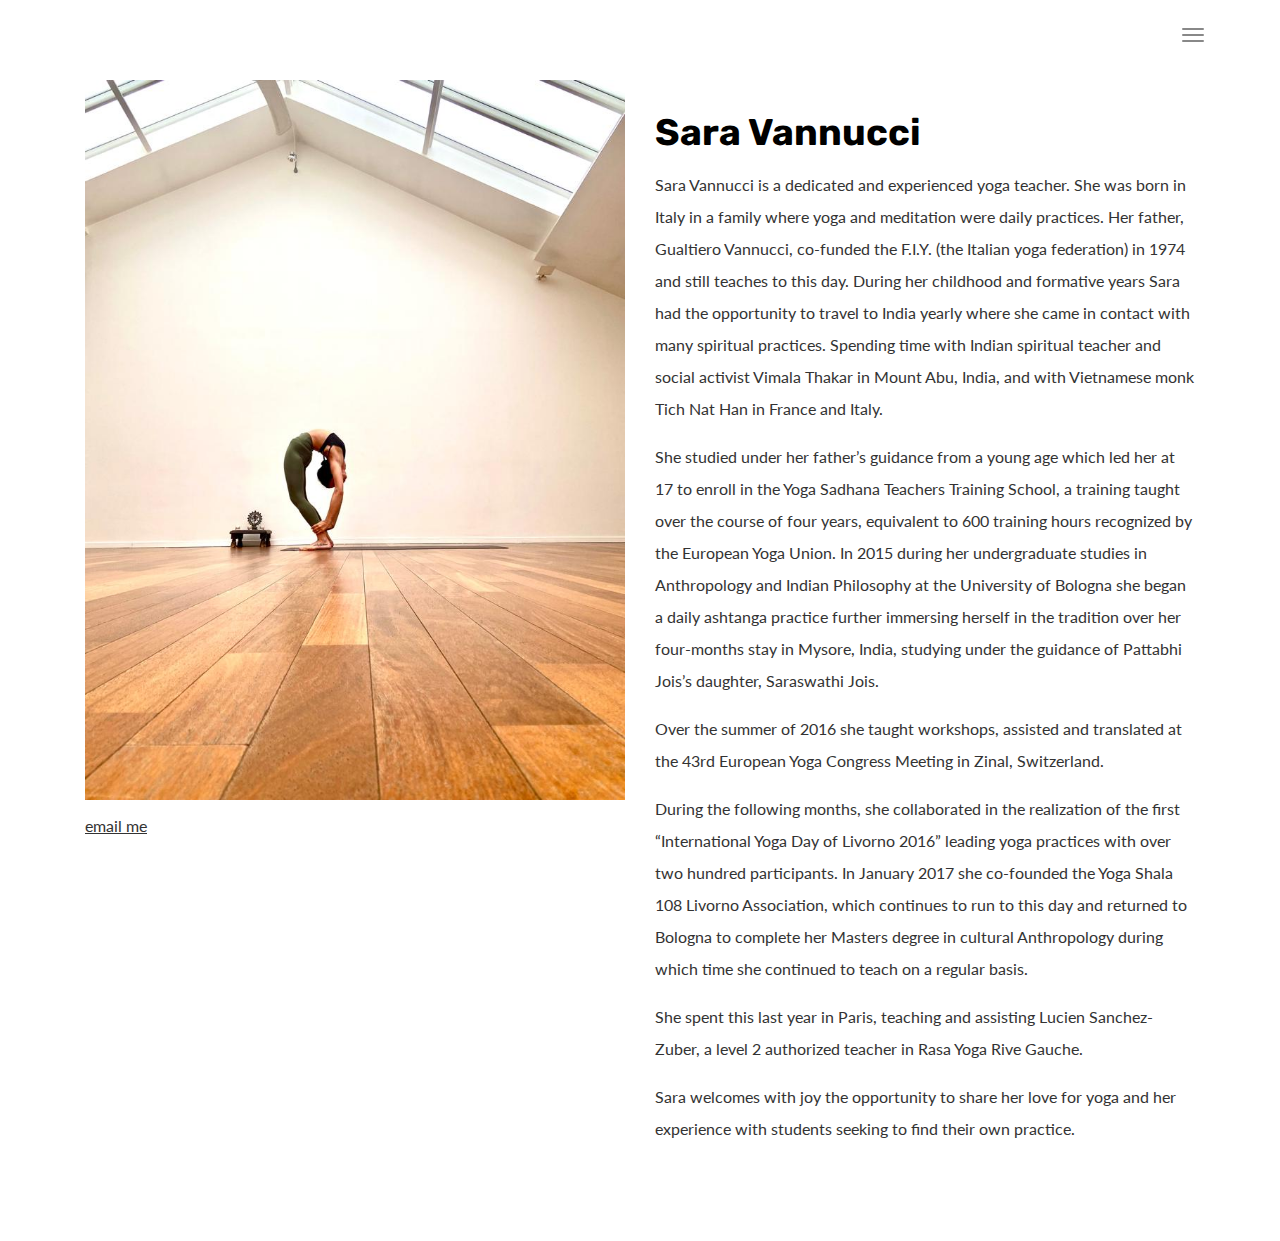
==== commit bd6c920a: "v1" ====
--- a/about.html
+++ b/about.html
@@ -37,31 +37,9 @@
         <button type="button" class="close" aria-label="Close"><span aria-hidden="true">&times;</span></button>
         <ul class="navbar-fullscreen-links">
           <li><a href="./index.html" title="">Home</a></li>
-          <li><a href="./project.html" title="">Project</a></li>
+          <li><a href="./gallery.html" title="">Gallery</a></li>
           <li><a href="./about.html" title="">About me</a></li>
-          <li><a href="./components.html" title="">Components</a></li>
         </ul>
-
-        <div class="footer-container">
-           
-          <p><small>© Untitled | Website created with <a href="http://www.mashup-template.com/" title="Create website with free html template">Mashup Template</a>/<a href="https://www.unsplash.com/" title="Beautiful Free Images">Unsplash</a></small></p>
-          <p class="footer-share-icons">
-              <a href="https://www.twitter.com" class="fa-icon" title="">
-                  <i class="fa fa-twitter" aria-hidden="true"></i>
-              </a>
-              <a href="https://www.linkedin.com" class="fa-icon" title="">
-                  <i class="fa fa-instagram" aria-hidden="true"></i>
-              </a>
-              <a href="https://www.behance.com" class="fa-icon" title="">
-                  <i class="fa fa-behance" aria-hidden="true"></i>
-              </a>
-              <a href="https://www.vimeo.com" class="fa-icon" title="">
-                  <i class="fa fa-vimeo" aria-hidden="true"></i>
-              </a>
-          </p>
-                       
-        </div>
-
 
       </nav> 
     
@@ -73,36 +51,31 @@
         <div class="row">
             <div class="col-xs-12">
                 <div class="col-md-6">
-                    <img src="./assets/images/img-profil.jpg" class="img-responsive" alt=""> 
+                    <img src="./assets/images/sara_about.jpg" class="img-responsive" alt=""> 
+                    <ul class="list-unstyled">
+                        <li>
+                            <a href="mailto:saravannucci14@gmail.com" title="" class="link-like-text" style="text-decoration: underline;">email me</a>
+                        </li>
+                    </ul>
                 </div>
                 <div class="col-md-6">
-                    <h1 class="h2">James Torres</h1>
-                    <p>Mi eget mauris pharetra et ultrices neque ornare. Pellentesque elit ullamcorper dignissim cras tincidunt
-                        lobortis. Euismod in pellentesque massa placerat. Consectetur libero id faucibus nisl tincidunt eget.
-                        Pulvinar etiam non quam lacus suspendisse. Tincidunt nunc pulvinar sapien et ligula ullamcorper malesuada.
-                        Ante in nibh mauris cursus mattis molestie a iaculis. Gravida cum sociis natoque penatibus et magnis
-                        dis parturient montes. Ultrices gravida dictum fusce ut placerat orci.</p>
-
-                    <ul class="list-unstyled">
-                        <li>
-                            <a href="mailto:myemail@myemail.com" title="" class="link-like-text">email</a>
-                        </li>
-                        <li>
-                            <a href="https://www.linkedin.com/" title="" class="link-like-text">linkedin</a>
-                        </li>
-                        <li>
-                            <a href="https://www.facebook.com/" title="" class="link-like-text">facebook</a>
-                        </li>
-                        <li>
-                            <a href="https://www.instagram.com/" title="" class="link-like-text">instagram</a>
-                        </li>
-                        <li>
-                            <a href="https://twitter.com/" title="" class="link-like-text">twitter</a>
-                        </li>
-                        <li>
-                            <a href="https://www.behance.net" title="" class="link-like-text">behance</a>
-                        </li>
-                    </ul>
+                    <h1 class="h2">Sara Vannucci</h1>
+                    <p>
+Sara Vannucci is a dedicated and experienced yoga teacher. She was born in Italy in a family where yoga and meditation were daily practices. Her father, Gualtiero Vannucci, co-funded the F.I.Y. (the Italian yoga federation) in 1974 and still teaches to this day. 
+During her childhood and formative years Sara had the opportunity to travel to India yearly where she came in contact with many spiritual practices. Spending time with Indian spiritual teacher and social activist Vimala Thakar in Mount Abu, India, and with Vietnamese monk Tich Nat Han in France and Italy. 
+                    </p><p>
+She studied under her father’s guidance from a young age which led her at 17 to enroll in the Yoga Sadhana Teachers Training School, a training taught over the course of four years, equivalent to 600 training hours recognized by the European Yoga Union. 
+In 2015 during her undergraduate studies in Anthropology and Indian Philosophy at the University of Bologna she began a daily ashtanga practice further immersing herself in the tradition over her four-months stay in Mysore, India, studying under the guidance of Pattabhi Jois’s daughter, Saraswathi Jois. 
+                    </p><p>
+Over the summer of 2016 she taught workshops, assisted and translated at the 43rd European Yoga Congress Meeting in Zinal, Switzerland. 
+                    </p><p>
+During the following months, she collaborated in the realization of the first “International Yoga Day of Livorno 2016” leading yoga practices with over two hundred participants. 
+In January 2017 she co-founded the Yoga Shala 108 Livorno Association, which continues to run to this day and returned to Bologna to complete her Masters degree in cultural Anthropology during which time she continued to teach on a regular basis. 
+                    </p><p>
+She spent this last year in Paris, teaching and assisting Lucien Sanchez-Zuber, a level 2 authorized teacher in Rasa Yoga Rive Gauche. 
+                    </p><p>
+Sara welcomes with joy the opportunity to share her love for yoga and her experience with students seeking to find their own practice.
+                    </p>
                 </div>
             </div>
         </div>
